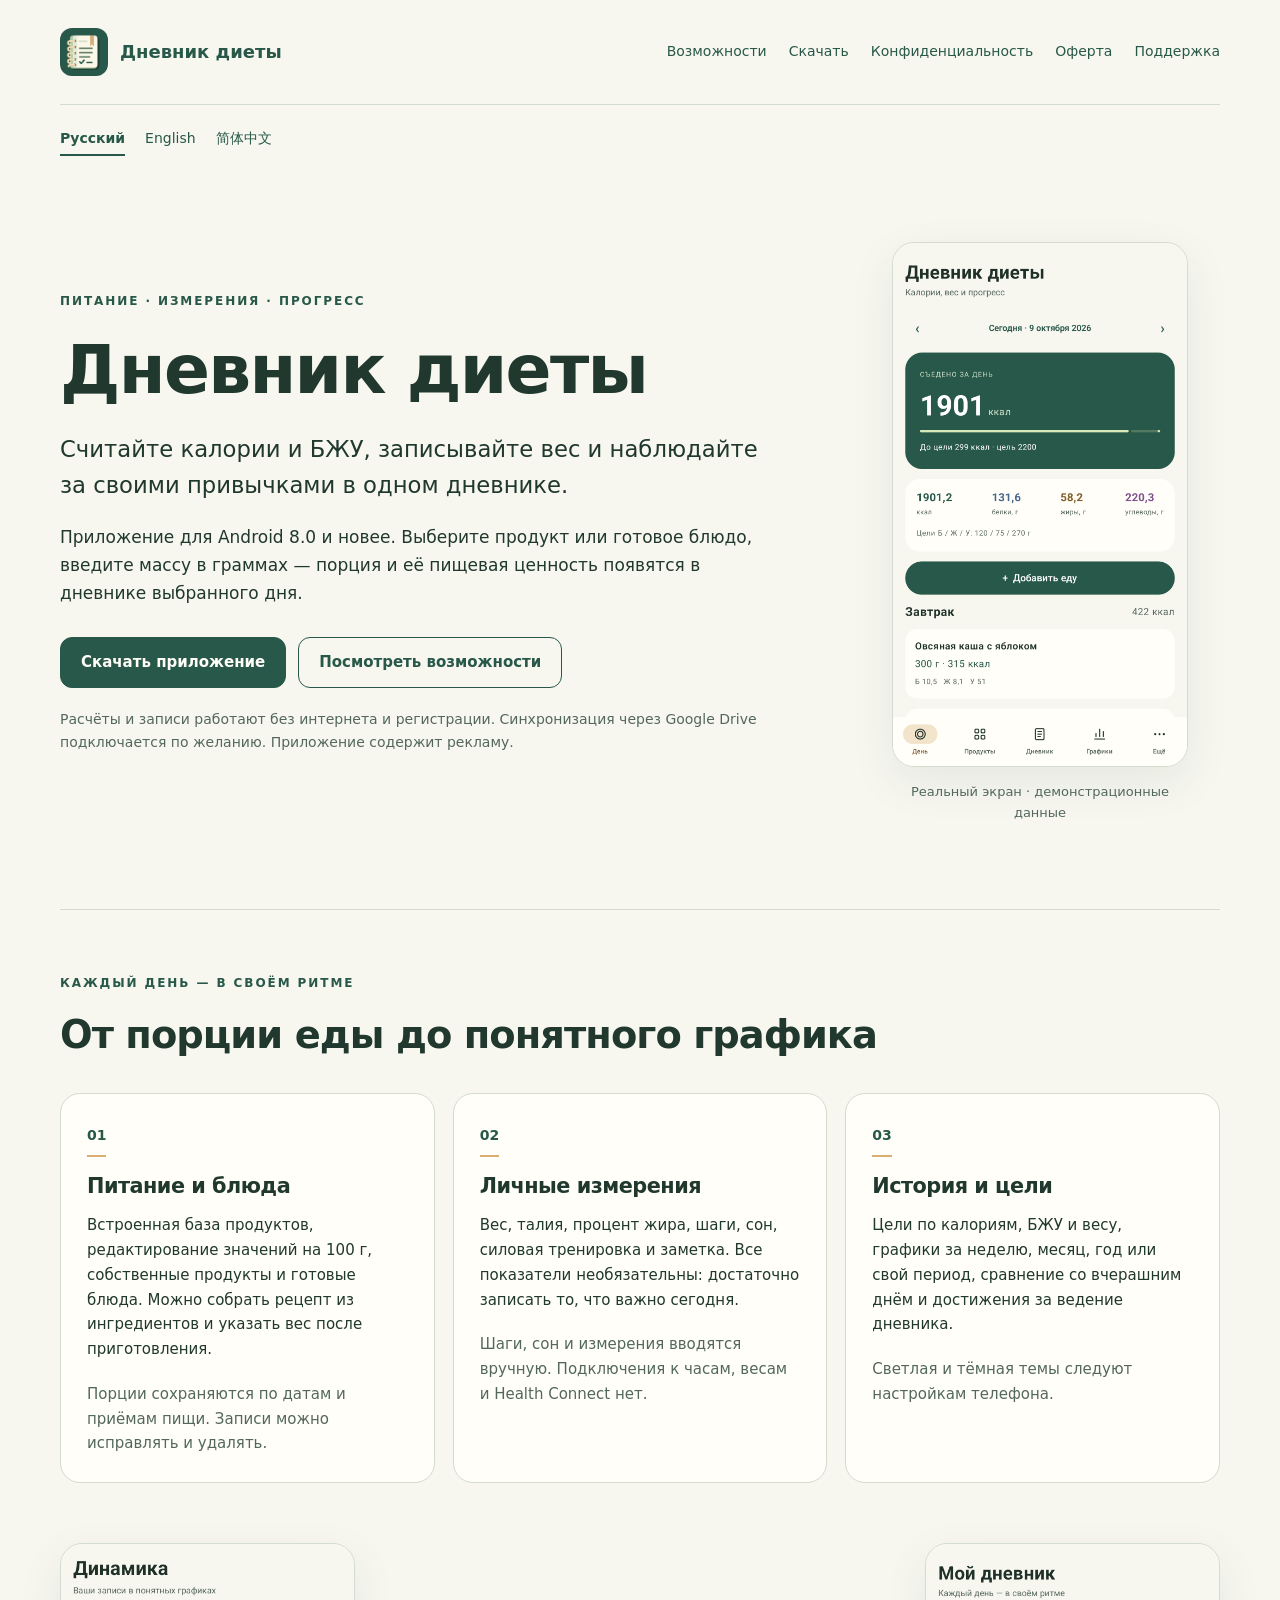
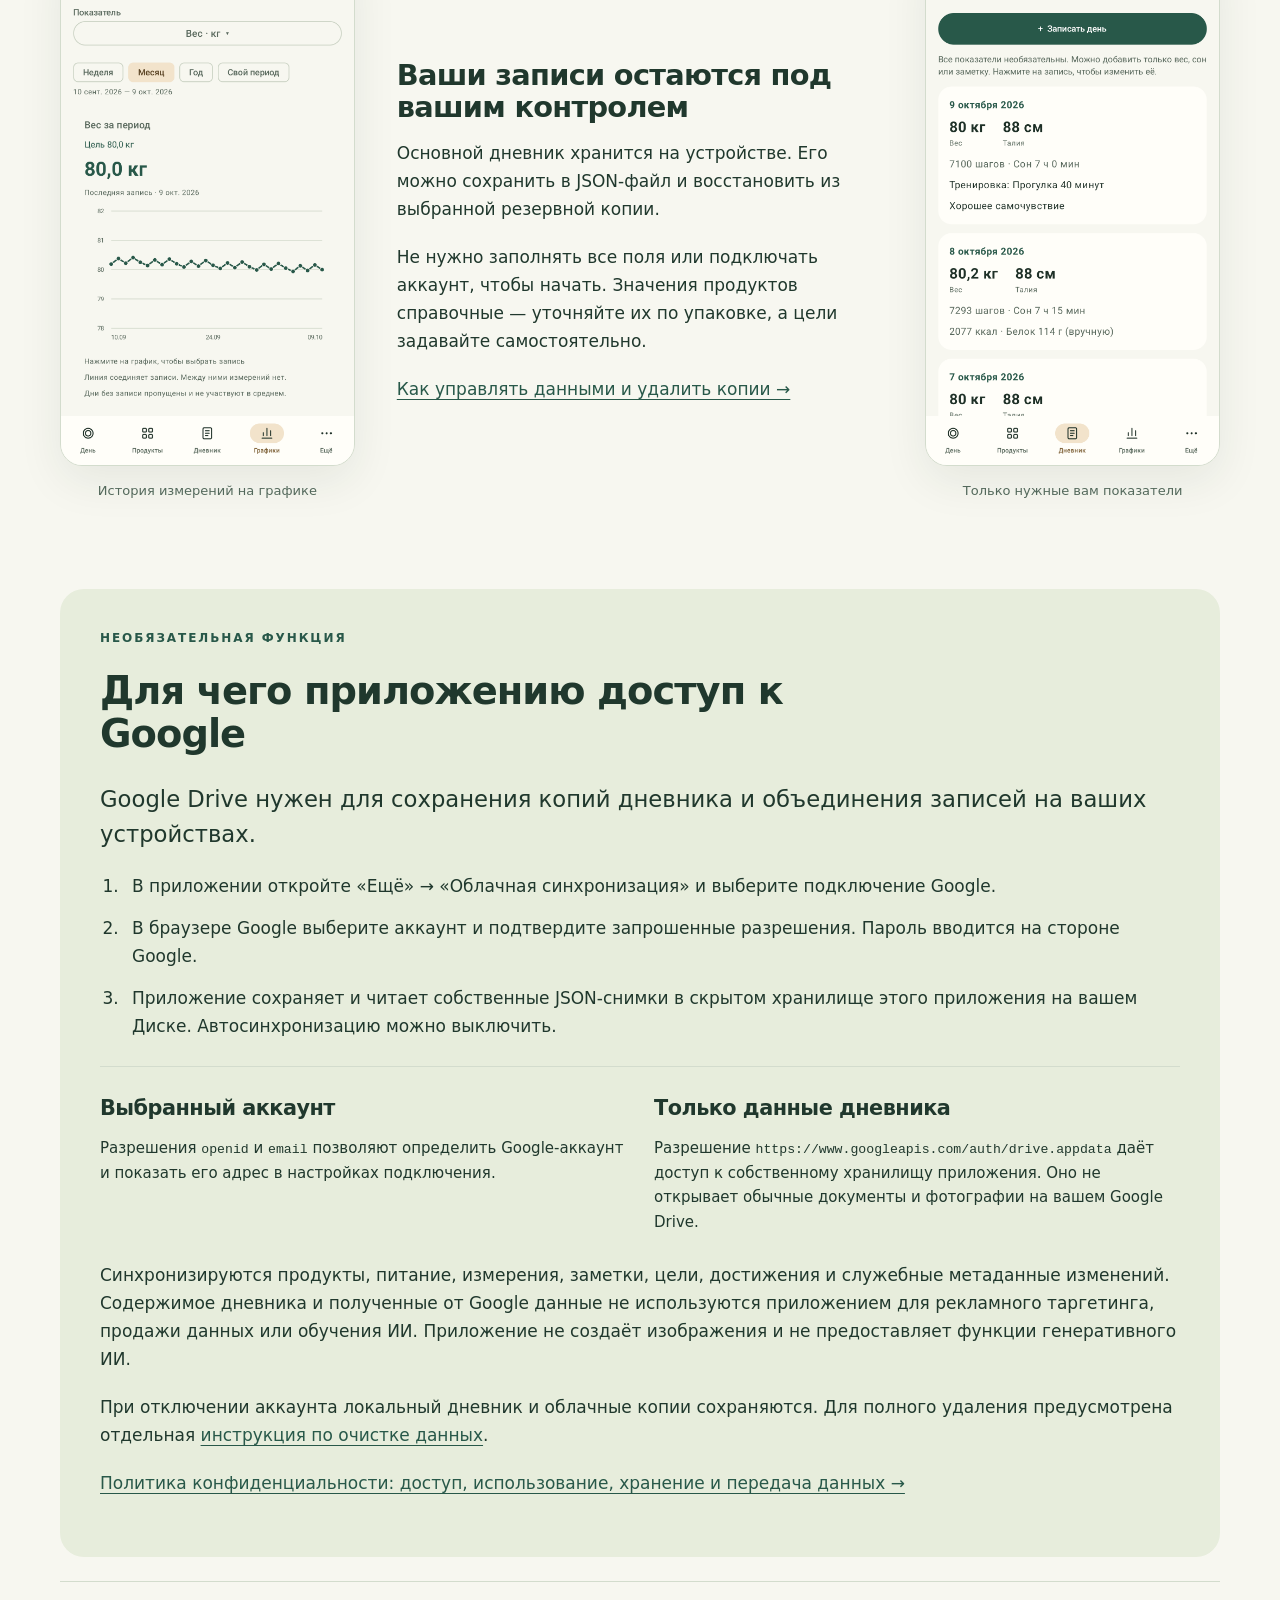
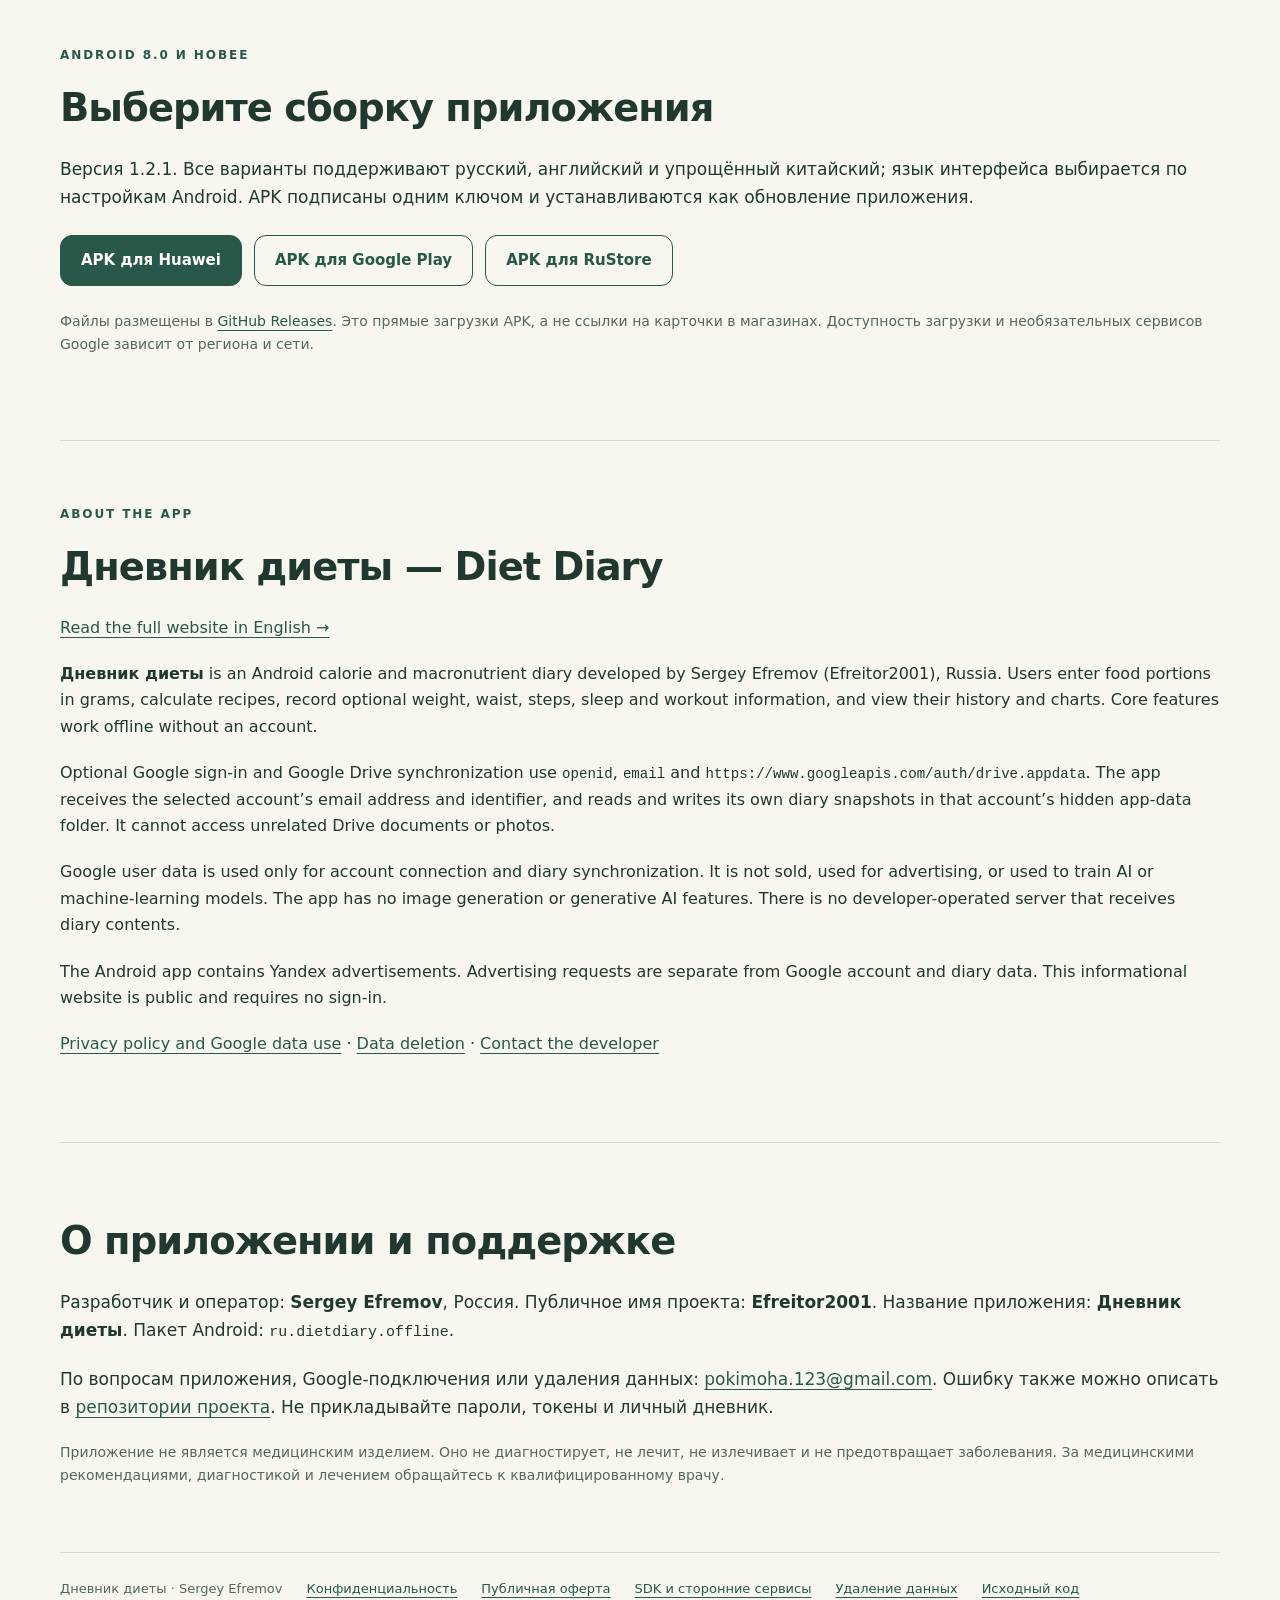
==== index.html @ a735f0de "Publish Diet Diary static website with privacy and data deletion pages" ====
<!doctype html>
<html lang="ru">
<head>
<meta charset="utf-8">
<meta name="viewport" content="width=device-width, initial-scale=1">
<meta name="description" content="Дневник диеты — Android-приложение для подсчёта калорий и БЖУ, питания, веса, талии, шагов и сна. Работает офлайн; синхронизация с Google Drive подключается по желанию.">
<meta name="theme-color" content="#285849">
<title>Дневник диеты</title>
<link rel="canonical" href="https://diet.efreitor2001.ru/">
<link rel="alternate" hreflang="ru" href="https://diet.efreitor2001.ru/">
<link rel="alternate" hreflang="en" href="https://diet.efreitor2001.ru/en/">
<link rel="alternate" hreflang="zh-Hans" href="https://diet.efreitor2001.ru/zh-CN/">
<link rel="alternate" hreflang="x-default" href="https://diet.efreitor2001.ru/">
<link rel="icon" type="image/png" href="assets/app-icon.png">
<link rel="stylesheet" href="assets/site.css">
</head>
<body>
<a class="skip" href="#main">Перейти к содержимому</a>
<header class="header wrap">
  <a class="brand" href="./" aria-label="Дневник диеты — главная"><img src="assets/app-icon.png" width="48" height="48" alt=""><span>Дневник диеты</span></a>
  <nav aria-label="Навигация"><a href="#features">Возможности</a><a href="#download">Скачать</a><a href="privacy/index.html">Конфиденциальность</a><a href="offer/">Оферта</a><a href="#contact">Поддержка</a></nav>
</header>
<nav class="wrap language-switch" aria-label="Язык сайта"><a href="./" lang="ru" hreflang="ru" aria-current="page">Русский</a><a href="en/" lang="en" hreflang="en">English</a><a href="zh-CN/" lang="zh-CN" hreflang="zh-Hans">简体中文</a></nav>
<main id="main" class="wrap">
  <section class="hero" aria-labelledby="app-name">
    <div>
      <p class="eyebrow">Питание · Измерения · Прогресс</p>
      <h1 id="app-name">Дневник диеты</h1>
      <p class="lead">Считайте калории и БЖУ, записывайте вес и наблюдайте за своими привычками в одном дневнике.</p>
      <p>Приложение для Android 8.0 и новее. Выберите продукт или готовое блюдо, введите массу в граммах — порция и её пищевая ценность появятся в дневнике выбранного дня.</p>
      <div class="actions"><a class="button" href="#download">Скачать приложение</a><a class="button secondary" href="#features">Посмотреть возможности</a></div>
      <p class="small">Расчёты и записи работают без интернета и регистрации. Синхронизация через Google Drive подключается по желанию. Приложение содержит рекламу.</p>
    </div>
    <figure class="hero-screen"><img src="assets/food-diary.png" width="1080" height="1920" alt="Экран приложения: калории и БЖУ за день, список съеденных порций"><figcaption>Реальный экран · демонстрационные данные</figcaption></figure>
  </section>

  <section id="features" class="section" aria-labelledby="features-title">
    <p class="eyebrow">Каждый день — в своём ритме</p>
    <h2 id="features-title">От порции еды до понятного графика</h2>
    <div class="cards">
      <article class="card"><span class="number">01</span><h3>Питание и блюда</h3><p>Встроенная база продуктов, редактирование значений на 100 г, собственные продукты и готовые блюда. Можно собрать рецепт из ингредиентов и указать вес после приготовления.</p><p>Порции сохраняются по датам и приёмам пищи. Записи можно исправлять и удалять.</p></article>
      <article class="card"><span class="number">02</span><h3>Личные измерения</h3><p>Вес, талия, процент жира, шаги, сон, силовая тренировка и заметка. Все показатели необязательны: достаточно записать то, что важно сегодня.</p><p>Шаги, сон и измерения вводятся вручную. Подключения к часам, весам и Health Connect нет.</p></article>
      <article class="card"><span class="number">03</span><h3>История и цели</h3><p>Цели по калориям, БЖУ и весу, графики за неделю, месяц, год или свой период, сравнение со вчерашним днём и достижения за ведение дневника.</p><p>Светлая и тёмная темы следуют настройкам телефона.</p></article>
    </div>
    <div class="showcase">
      <figure><img src="assets/weight-chart.png" width="1080" height="1920" loading="lazy" alt="График веса за месяц с историей измерений"><figcaption>История измерений на графике</figcaption></figure>
      <div><h3>Ваши записи остаются под вашим контролем</h3><p>Основной дневник хранится на устройстве. Его можно сохранить в JSON-файл и восстановить из выбранной резервной копии.</p><p>Не нужно заполнять все поля или подключать аккаунт, чтобы начать. Значения продуктов справочные — уточняйте их по упаковке, а цели задавайте самостоятельно.</p><a href="privacy/data-deletion.html">Как управлять данными и удалить копии →</a></div>
      <figure><img src="assets/measurements.png" width="1080" height="1920" loading="lazy" alt="Дневник веса, сна, шагов и других необязательных показателей"><figcaption>Только нужные вам показатели</figcaption></figure>
    </div>
  </section>

  <section id="google" class="section cloud" aria-labelledby="google-title">
    <p class="eyebrow">Необязательная функция</p>
    <h2 id="google-title">Для чего приложению доступ к Google</h2>
    <p class="lead">Google Drive нужен для сохранения копий дневника и объединения записей на ваших устройствах.</p>
    <ol class="steps"><li>В приложении откройте «Ещё» → «Облачная синхронизация» и выберите подключение Google.</li><li>В браузере Google выберите аккаунт и подтвердите запрошенные разрешения. Пароль вводится на стороне Google.</li><li>Приложение сохраняет и читает собственные JSON-снимки в скрытом хранилище этого приложения на вашем Диске. Автосинхронизацию можно выключить.</li></ol>
    <div class="permissions">
      <article><h3>Выбранный аккаунт</h3><p>Разрешения <code>openid</code> и <code>email</code> позволяют определить Google-аккаунт и показать его адрес в настройках подключения.</p></article>
      <article><h3>Только данные дневника</h3><p>Разрешение <code>https://www.googleapis.com/auth/drive.appdata</code> даёт доступ к собственному хранилищу приложения. Оно не открывает обычные документы и фотографии на вашем Google Drive.</p></article>
    </div>
    <p>Синхронизируются продукты, питание, измерения, заметки, цели, достижения и служебные метаданные изменений. Содержимое дневника и полученные от Google данные не используются приложением для рекламного таргетинга, продажи данных или обучения ИИ. Приложение не создаёт изображения и не предоставляет функции генеративного ИИ.</p>
    <p>При отключении аккаунта локальный дневник и облачные копии сохраняются. Для полного удаления предусмотрена отдельная <a href="privacy/data-deletion.html">инструкция по очистке данных</a>.</p>
    <p><a href="privacy/">Политика конфиденциальности: доступ, использование, хранение и передача данных →</a></p>
  </section>

  <section id="download" class="section" aria-labelledby="download-title">
    <p class="eyebrow">Android 8.0 и новее</p>
    <h2 id="download-title">Выберите сборку приложения</h2>
    <p>Версия 1.2.1. Все варианты поддерживают русский, английский и упрощённый китайский; язык интерфейса выбирается по настройкам Android. APK подписаны одним ключом и устанавливаются как обновление приложения.</p>
    <div class="download-options"><a class="button" href="https://github.com/Efreitor2001/kkalcal/releases/download/v1.2.1/DietDiary-1.2.1-Huawei-universal.apk">APK для Huawei</a><a class="button secondary" href="https://github.com/Efreitor2001/kkalcal/releases/download/v1.2.1/DietDiary-1.2.1-GooglePlay-universal.apk">APK для Google Play</a><a class="button secondary" href="https://github.com/Efreitor2001/kkalcal/releases/download/v1.2.1/DietDiary-1.2.1-RuStore-universal.apk">APK для RuStore</a></div>
    <p class="small">Файлы размещены в <a href="https://github.com/Efreitor2001/kkalcal/releases/tag/v1.2.1">GitHub Releases</a>. Это прямые загрузки APK, а не ссылки на карточки в магазинах. Доступность загрузки и необязательных сервисов Google зависит от региона и сети.</p>
  </section>

  <section id="english" class="section english" lang="en" aria-labelledby="english-title">
    <p class="eyebrow">About the app</p>
    <h2 id="english-title"><span lang="ru">Дневник диеты</span> — Diet Diary</h2>
    <p><a href="en/" hreflang="en">Read the full website in English →</a></p>
    <p><strong>Дневник диеты</strong> is an Android calorie and macronutrient diary developed by Sergey Efremov (Efreitor2001), Russia. Users enter food portions in grams, calculate recipes, record optional weight, waist, steps, sleep and workout information, and view their history and charts. Core features work offline without an account.</p>
    <p>Optional Google sign-in and Google Drive synchronization use <code>openid</code>, <code>email</code> and <code>https://www.googleapis.com/auth/drive.appdata</code>. The app receives the selected account’s email address and identifier, and reads and writes its own diary snapshots in that account’s hidden app-data folder. It cannot access unrelated Drive documents or photos.</p>
    <p>Google user data is used only for account connection and diary synchronization. It is not sold, used for advertising, or used to train AI or machine-learning models. The app has no image generation or generative AI features. There is no developer-operated server that receives diary contents.</p>
    <p>The Android app contains Yandex advertisements. Advertising requests are separate from Google account and diary data. This informational website is public and requires no sign-in.</p>
    <p><a href="en/privacy/index.html">Privacy policy and Google data use</a> · <a href="en/privacy/data-deletion.html">Data deletion</a> · <a href="mailto:pokimoha.123@gmail.com">Contact the developer</a></p>
  </section>

  <section id="contact" class="section contact" aria-labelledby="contact-title">
    <h2 id="contact-title">О приложении и поддержке</h2>
    <p>Разработчик и оператор: <strong>Sergey Efremov</strong>, Россия. Публичное имя проекта: <strong>Efreitor2001</strong>. Название приложения: <strong>Дневник диеты</strong>. Пакет Android: <code>ru.dietdiary.offline</code>.</p>
    <p>По вопросам приложения, Google-подключения или удаления данных: <a href="mailto:pokimoha.123@gmail.com">pokimoha.123@gmail.com</a>. Ошибку также можно описать в <a href="https://github.com/Efreitor2001/kkalcal/issues">репозитории проекта</a>. Не прикладывайте пароли, токены и личный дневник.</p>
    <p class="small">Приложение не является медицинским изделием. Оно не диагностирует, не лечит, не излечивает и не предотвращает заболевания. За медицинскими рекомендациями, диагностикой и лечением обращайтесь к квалифицированному врачу.</p>
  </section>
</main>
<footer class="wrap footer"><span>Дневник диеты · Sergey Efremov</span><a href="privacy/index.html">Конфиденциальность</a><a href="offer/">Публичная оферта</a><a href="privacy/third-party.html">SDK и сторонние сервисы</a><a href="privacy/data-deletion.html">Удаление данных</a><a href="https://github.com/Efreitor2001/kkalcal">Исходный код</a></footer>
</body>
</html>
---- assets/site.css ----
:root{color-scheme:light dark;--bg:#f7f7f0;--surface:#fffef8;--ink:#20382d;--muted:#53685b;--green:#285849;--soft:#e7eddc;--line:#d3dccd;--gold:#d8ae72}
*{box-sizing:border-box}html{scroll-behavior:smooth;scroll-padding-top:24px}body{margin:0;background:var(--bg);color:var(--ink);font:17px/1.65 system-ui,-apple-system,"Segoe UI",sans-serif}a{color:var(--green);text-underline-offset:4px;overflow-wrap:anywhere}a:focus-visible{outline:3px solid var(--gold);outline-offset:5px}img{max-width:100%;height:auto;display:block}figure{margin:0}figcaption{font-size:13px;color:var(--muted);margin-top:14px;text-align:center}.wrap{width:min(1160px,calc(100% - 64px));margin-inline:auto}h1,h2,h3{line-height:1.13;letter-spacing:-.025em}h1{font-size:clamp(2.6rem,5.3vw,4.4rem);margin:18px 0 24px;max-width:700px}h2{font-size:clamp(1.8rem,3vw,2.65rem);max-width:820px;margin:12px 0 26px}h3{font-size:1.3rem;margin:18px 0 15px}p{margin:0 0 20px}code{font-size:.88em;overflow-wrap:anywhere}.eyebrow{font-size:12px;text-transform:uppercase;letter-spacing:.16em;color:var(--green);font-weight:750}.lead{font-size:clamp(1.17rem,2.1vw,1.42rem);line-height:1.55}.small{font-size:14px;color:var(--muted)}.skip{position:absolute;top:-100px;left:20px;padding:10px;background:var(--surface);z-index:2}.skip:focus{top:10px}
.header{display:flex;align-items:center;justify-content:space-between;gap:20px;padding-block:28px;border-bottom:1px solid var(--line)}.brand{display:flex;align-items:center;gap:12px;font-size:18px;font-weight:750;text-decoration:none}.brand img{border-radius:12px}.header nav{display:flex;gap:22px;flex-wrap:wrap;font-size:14px}.header nav a{text-decoration:none}.header nav a:hover{text-decoration:underline}.hero{display:grid;grid-template-columns:minmax(0,1.5fr) minmax(220px,.75fr);align-items:center;gap:80px;padding:68px 0 85px}.hero-screen{max-width:296px;justify-self:center}.hero-screen img,.showcase img{border:1px solid var(--line);border-radius:22px;box-shadow:0 15px 45px #17352a14}.actions{display:flex;gap:12px;flex-wrap:wrap;margin:30px 0 20px}.button{display:inline-block;border:1px solid var(--green);border-radius:12px;background:var(--green);color:var(--surface);padding:12px 20px;text-decoration:none;font-size:15px;font-weight:650}.button.secondary{background:transparent;color:var(--green)}.section{padding:64px 0;border-top:1px solid var(--line)}.cards{display:grid;grid-template-columns:repeat(3,minmax(0,1fr));gap:18px;margin-top:36px}.card{background:var(--surface);border:1px solid var(--line);border-radius:20px;padding:26px}.card p{font-size:15px}.number{font-size:14px;color:var(--green);font-weight:700;border-bottom:2px solid var(--gold);padding-bottom:8px;display:inline-block}.card p:last-child{margin-bottom:0;color:var(--muted)}.showcase{display:grid;grid-template-columns:minmax(0,1fr) minmax(0,1.65fr) minmax(0,1fr);gap:42px;align-items:center;padding-top:60px}.showcase h3{font-size:1.8rem}.cloud{margin-block:24px;padding:40px;background:var(--soft);border-radius:24px;border:0}.steps{padding-left:24px}.steps li{padding-left:8px;margin:14px 0}.permissions{display:grid;grid-template-columns:repeat(2,minmax(0,1fr));gap:28px;margin:26px 0 6px;padding-top:12px;border-top:1px solid var(--line)}.permissions p{font-size:15px}.english{font-size:16px}.contact{padding-bottom:45px}.footer{display:flex;gap:24px;flex-wrap:wrap;border-top:1px solid var(--line);padding-block:25px 40px;font-size:13px;color:var(--muted)}
@media(max-width:900px){.header{align-items:flex-start;flex-direction:column}.hero{gap:32px}.cards{gap:12px}.card{padding:20px}.showcase{gap:24px}.showcase h3{font-size:1.5rem}}
@media(max-width:640px){.wrap{width:calc(100% - 40px)}.header{padding-block:20px}.header nav{gap:12px 18px}.hero{grid-template-columns:1fr;padding:42px 0;gap:30px}.hero-screen{max-width:270px}.cards,.permissions{grid-template-columns:1fr}.showcase{grid-template-columns:repeat(2,minmax(0,1fr));gap:24px 18px;padding-top:36px}.showcase>div{grid-column:1/-1;grid-row:1}.section{padding-block:40px}.cloud{padding:26px 22px;margin-inline:-2px}.footer{gap:14px 20px}.actions{gap:10px}.button{padding:11px 15px}.permissions{gap:0}.hero .small{margin-bottom:0}}
@media(prefers-color-scheme:dark){:root{--bg:#111d17;--surface:#192b21;--ink:#edf1e6;--muted:#b9c8ba;--green:#b4d6ad;--soft:#20362b;--line:#3b5141}.button{color:#14261b}.button.secondary{color:var(--green)}}
@media(prefers-reduced-motion:reduce){html{scroll-behavior:auto}}
@media print{body{background:#fff;color:#111}.header nav,.actions,.hero-screen,.showcase figure,.skip{display:none}.hero,.cards,.showcase,.permissions{display:block}.wrap{width:100%}.section,.hero{padding-block:20px}.card,.cloud{background:transparent;break-inside:avoid}.footer{padding-bottom:0}a{color:inherit}}

.language-switch{display:flex;flex-wrap:wrap;gap:8px 20px;padding-block:18px;font-size:14px}.language-switch a{padding:4px 0;text-decoration:none}.language-switch a[aria-current=page]{font-weight:750;border-bottom:2px solid var(--green)}.language-switch a:hover{text-decoration:underline}.download-options{display:flex;flex-wrap:wrap;gap:12px;margin:24px 0}.legal{max-width:940px;padding-block:38px 64px;overflow-wrap:break-word}.legal h1{font-size:clamp(2rem,4.5vw,3rem);line-height:1.2;max-width:none}.legal h2{font-size:1.5rem;line-height:1.35;letter-spacing:-.015em;margin-top:38px;margin-bottom:18px}.legal h3{font-size:1.15rem;line-height:1.4}.legal section{scroll-margin-top:24px}.legal li{margin-block:10px}.legal dt{font-weight:700;margin-top:18px}.legal dd{margin:6px 0 18px}.legal .meta,.meta{font-size:14px;color:var(--muted)}.toc{display:flex;flex-wrap:wrap;gap:10px 20px;padding:20px 0;margin-block:20px;border-block:1px solid var(--line);font-size:15px}.notice,.overview{border:1px solid var(--line);border-left:4px solid var(--green);border-radius:12px;background:var(--soft);padding:24px;margin-block:26px}.notice>:last-child,.overview>:last-child{margin-bottom:0}.legal .notice h2,.legal .notice h3,.legal .overview h2{margin-top:0}.table-wrap{max-width:100%;overflow-x:auto;margin-block:24px}.legal table{width:100%;border-collapse:collapse;font-size:15px;text-align:left}.legal th,.legal td{vertical-align:top;padding:15px;border:1px solid var(--line);min-width:140px}.legal th{background:var(--soft);font-weight:700}.sdk-card{border:1px solid var(--line);border-radius:18px;background:var(--surface);padding:24px;margin-block:22px}.legal .sdk-card h2,.legal .sdk-card h3{margin-top:0}.sdk-card>:last-child{margin-bottom:0}.legal a,.legal code{overflow-wrap:anywhere}.legal .button{margin:6px 8px 6px 0}html[lang=zh-CN] body{font-family:system-ui,-apple-system,"Segoe UI","Microsoft YaHei","PingFang SC","Noto Sans CJK SC",sans-serif}html[lang=zh-CN] h1,html[lang=zh-CN] h2,html[lang=zh-CN] h3{letter-spacing:0;line-height:1.4}html[lang=zh-CN] .eyebrow{letter-spacing:.12em}
@media(max-width:640px){.language-switch{padding-block:14px;gap:8px 22px}.legal{padding-top:20px}.legal h2{font-size:1.35rem}.notice,.overview,.sdk-card{padding:20px}.legal th,.legal td{padding:12px}.download-options{gap:10px}.download-options .button{flex:1 1 180px;text-align:center}.toc{gap:12px 18px}}
@media print{.language-switch,.download-options{display:none}.legal{max-width:none;padding:0}.notice,.overview,.sdk-card{background:transparent;box-shadow:none}.table-wrap{overflow:visible}}
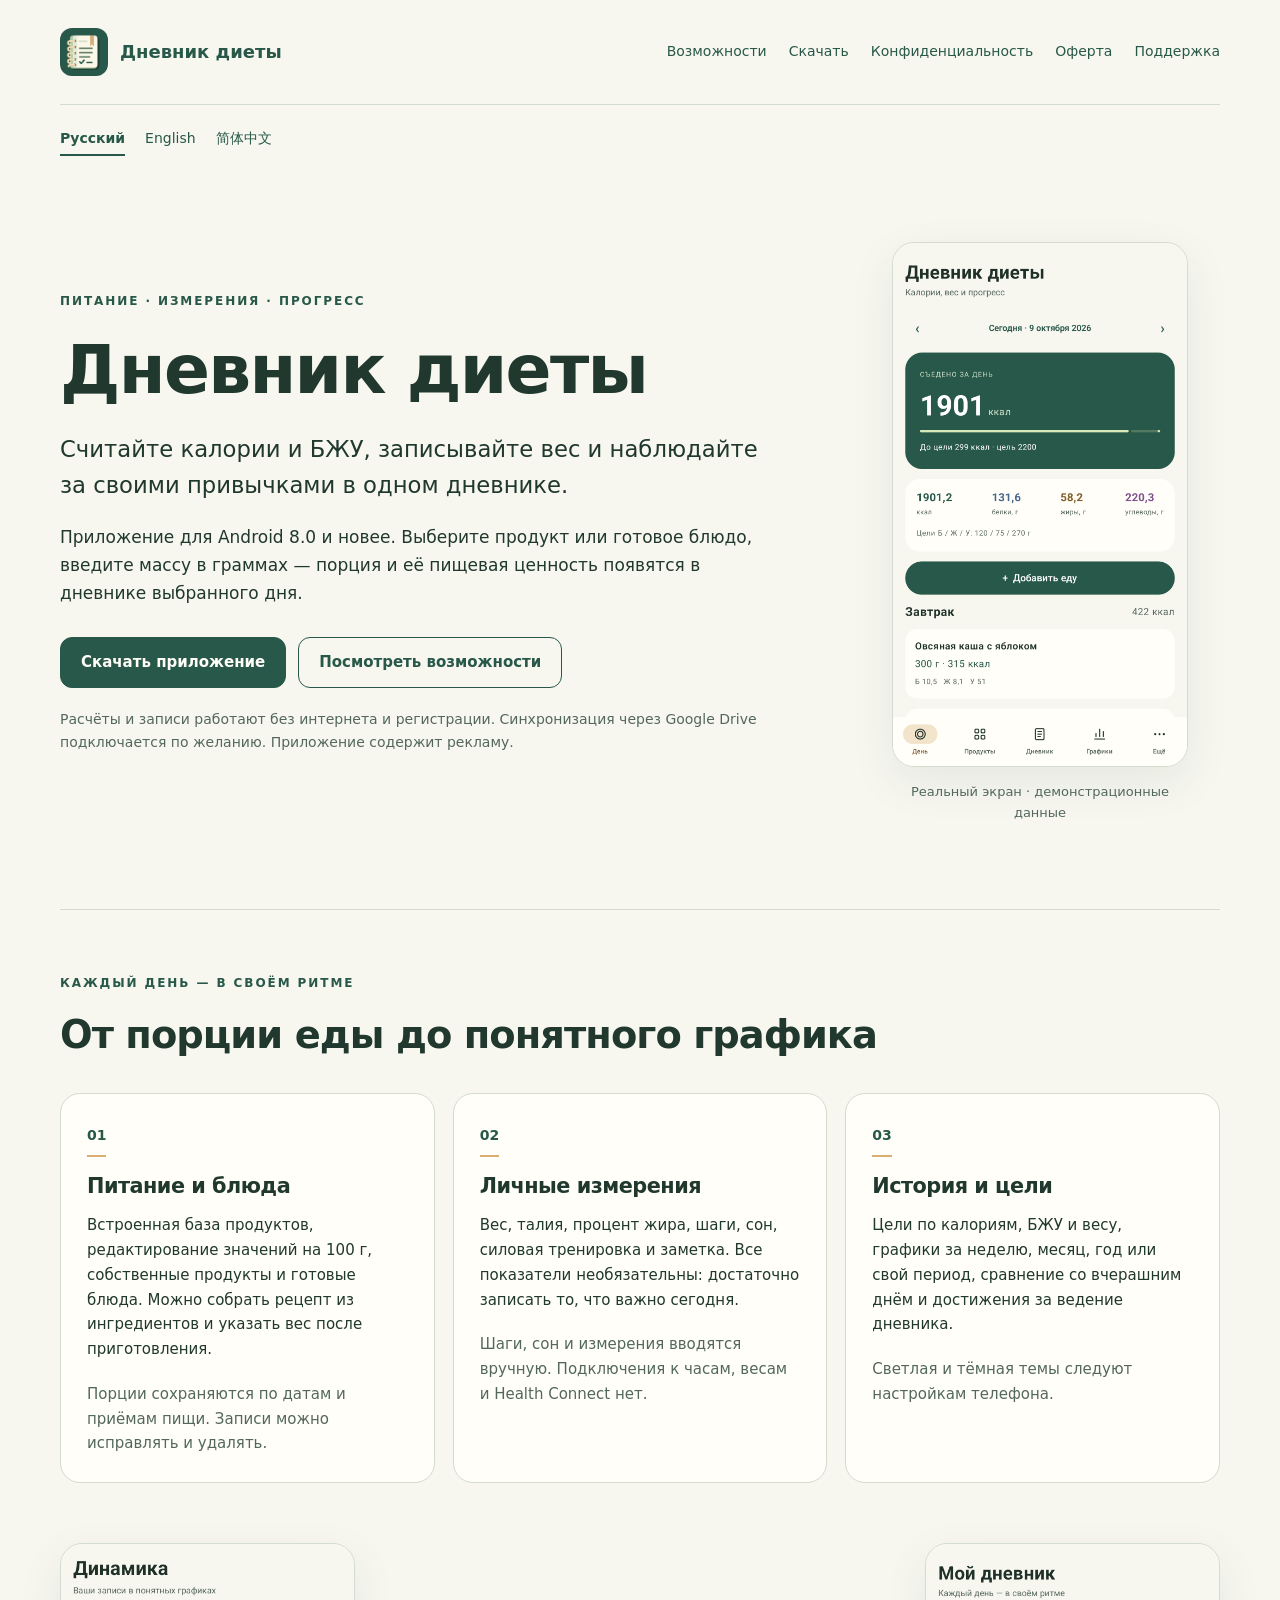
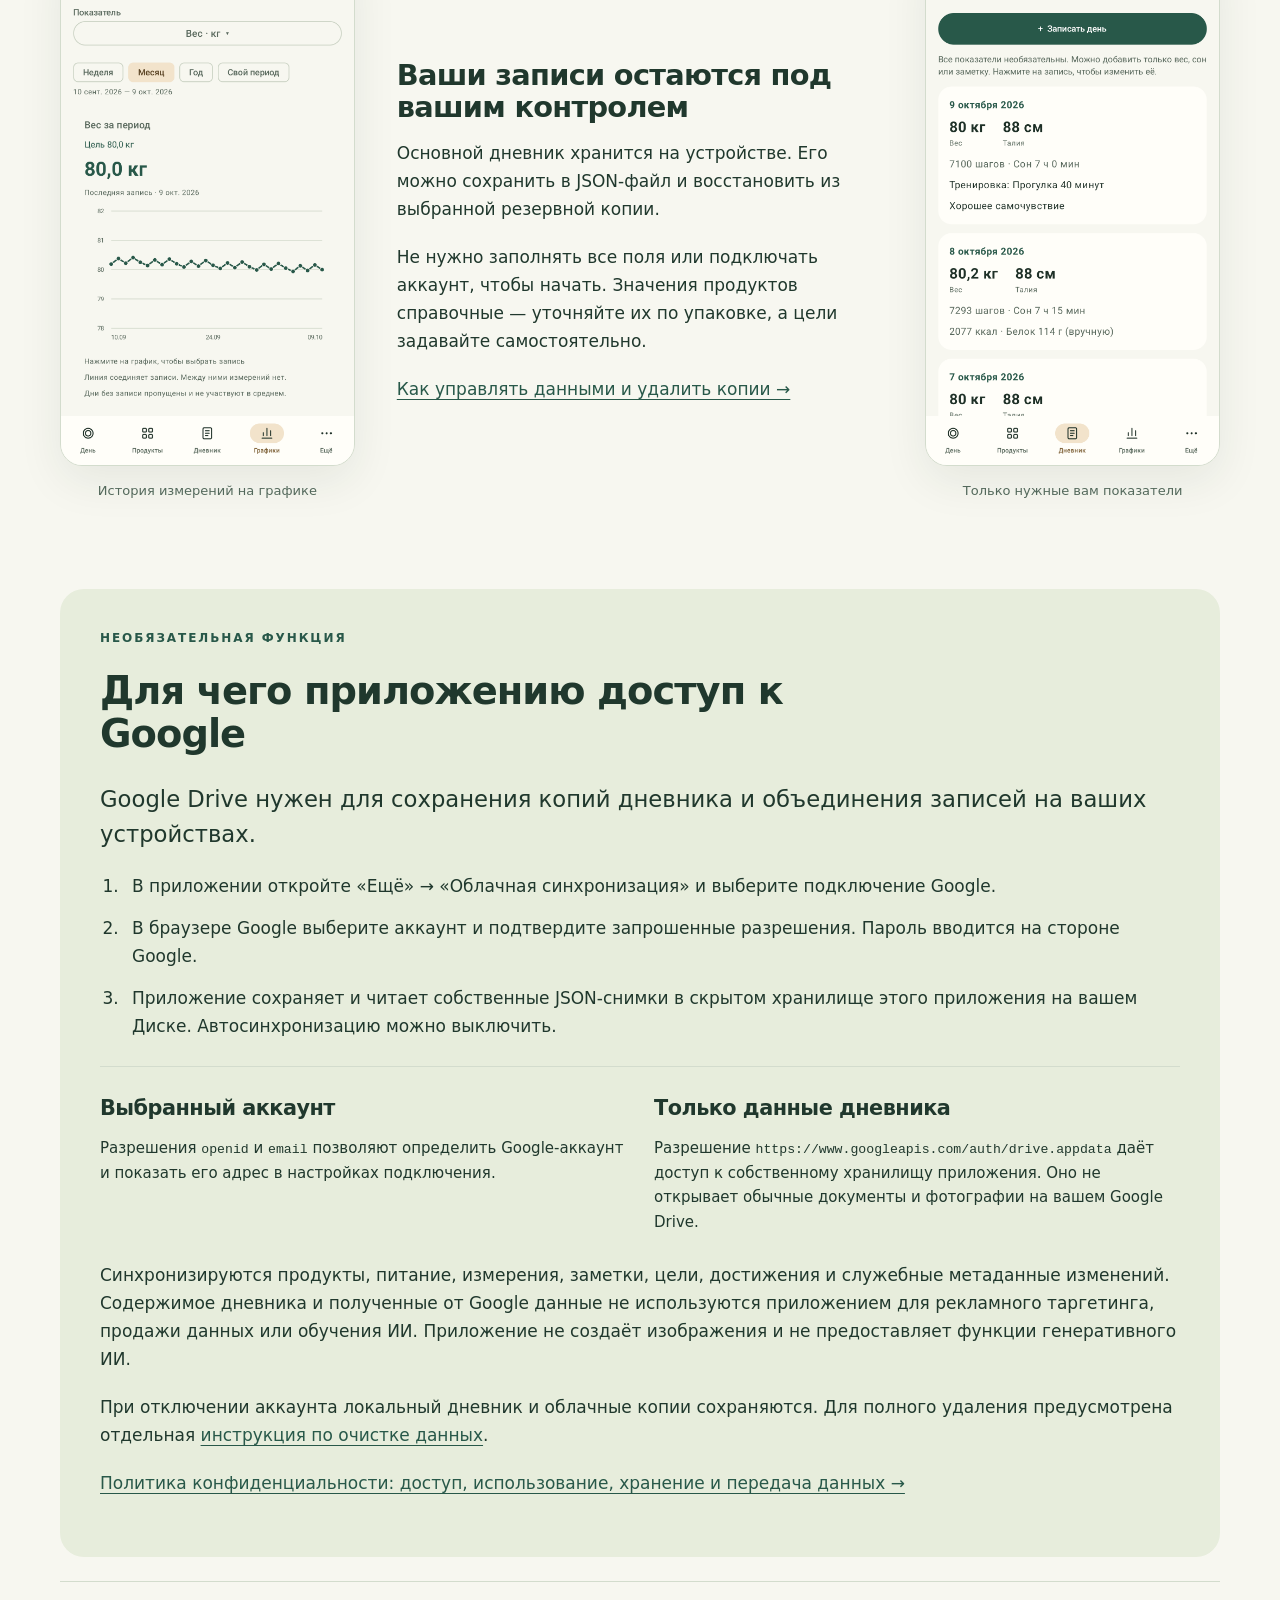
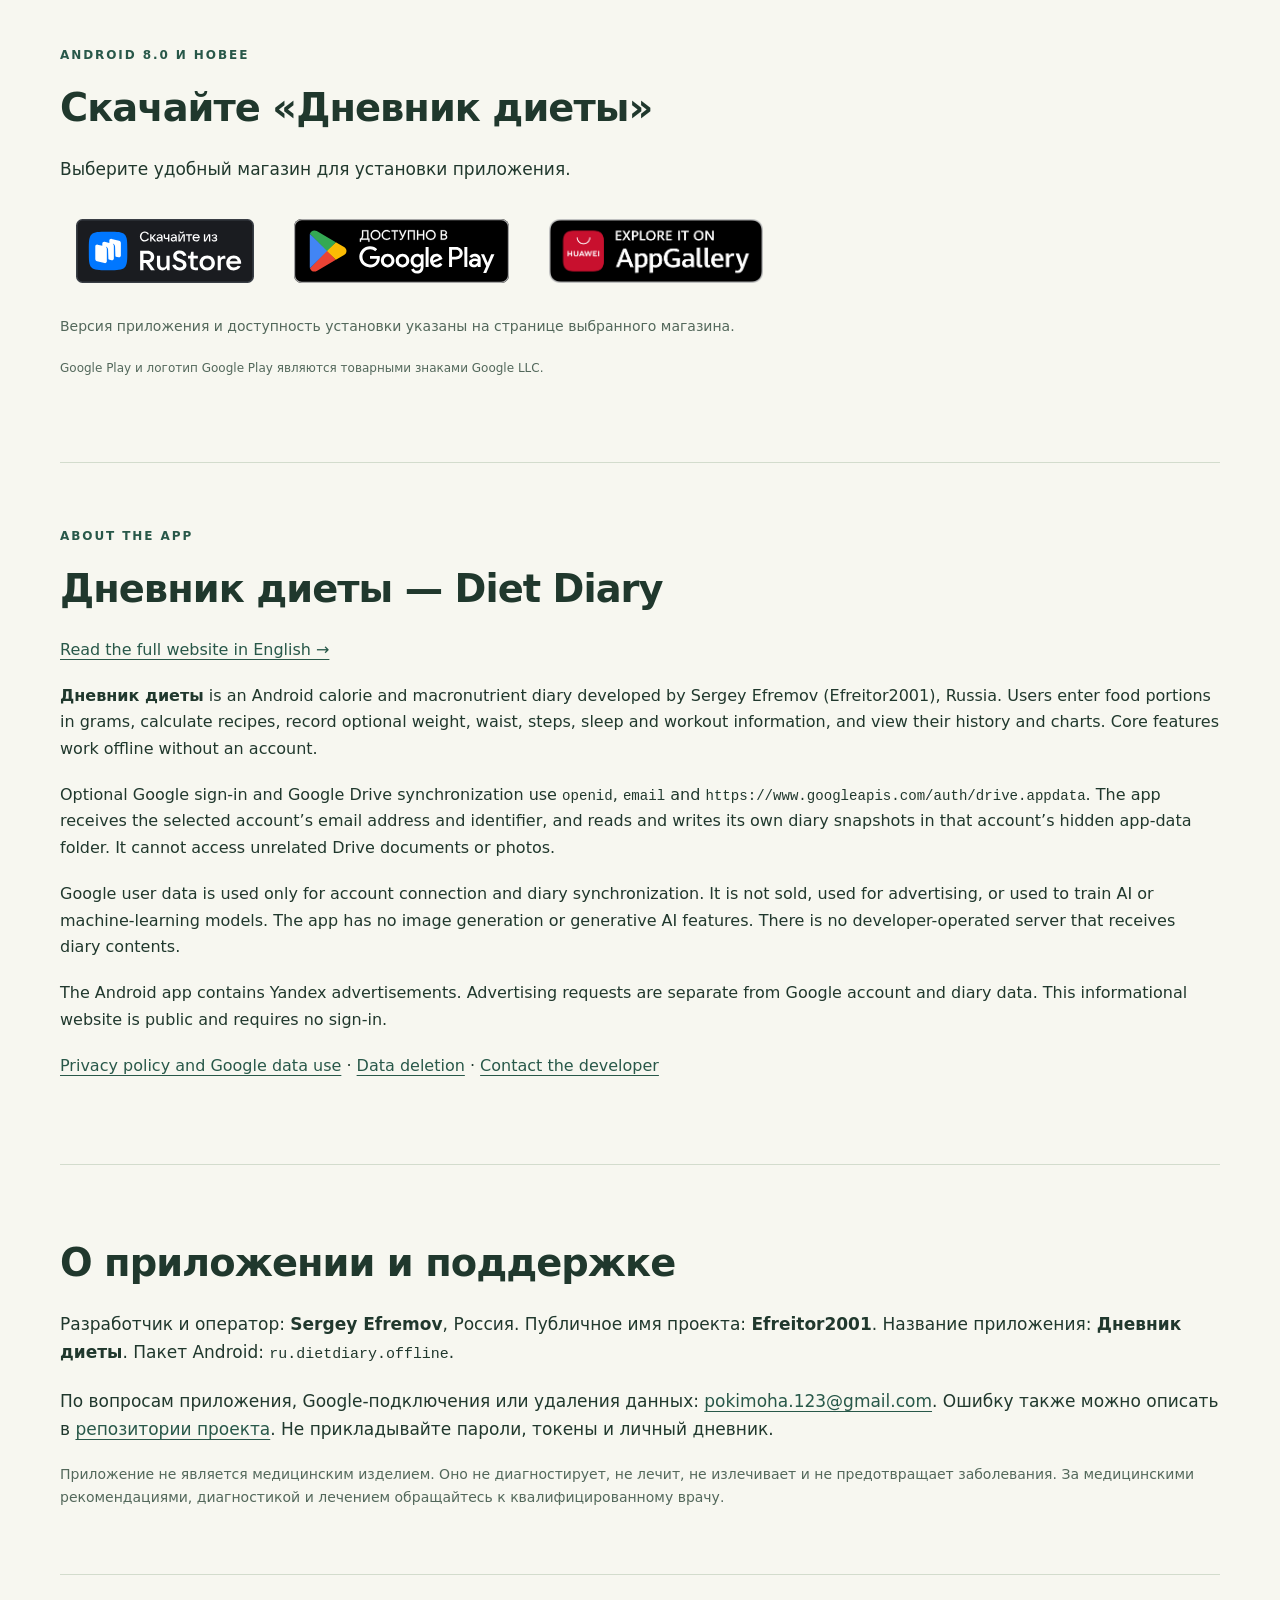
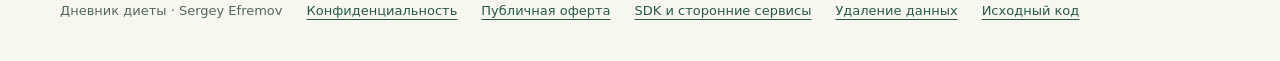
==== commit c3f76c8a: "Use official store badges and app listing links across site languages" ====
--- a/index.html
+++ b/index.html
@@ -65,10 +65,15 @@
 
   <section id="download" class="section" aria-labelledby="download-title">
     <p class="eyebrow">Android 8.0 и новее</p>
-    <h2 id="download-title">Выберите сборку приложения</h2>
-    <p>Версия 1.2.1. Все варианты поддерживают русский, английский и упрощённый китайский; язык интерфейса выбирается по настройкам Android. APK подписаны одним ключом и устанавливаются как обновление приложения.</p>
-    <div class="download-options"><a class="button" href="https://github.com/Efreitor2001/kkalcal/releases/download/v1.2.1/DietDiary-1.2.1-Huawei-universal.apk">APK для Huawei</a><a class="button secondary" href="https://github.com/Efreitor2001/kkalcal/releases/download/v1.2.1/DietDiary-1.2.1-GooglePlay-universal.apk">APK для Google Play</a><a class="button secondary" href="https://github.com/Efreitor2001/kkalcal/releases/download/v1.2.1/DietDiary-1.2.1-RuStore-universal.apk">APK для RuStore</a></div>
-    <p class="small">Файлы размещены в <a href="https://github.com/Efreitor2001/kkalcal/releases/tag/v1.2.1">GitHub Releases</a>. Это прямые загрузки APK, а не ссылки на карточки в магазинах. Доступность загрузки и необязательных сервисов Google зависит от региона и сети.</p>
+    <h2 id="download-title">Скачайте «Дневник диеты»</h2>
+    <p>Выберите удобный магазин для установки приложения.</p>
+    <div class="download-options">
+      <a class="store-badge" href="https://www.rustore.ru/catalog/app/ru.dietdiary.offline"><img src="assets/store-badges/rustore.svg" width="111" height="40" alt="Скачайте из RuStore" loading="lazy" decoding="async"></a>
+      <a class="store-badge" href="https://play.google.com/store/apps/details?id=ru.dietdiary.offline"><img src="assets/store-badges/google-play-ru.svg" width="239" height="71" alt="Скачать в Google Play" loading="lazy" decoding="async"></a>
+      <a class="store-badge" href="https://appgallery.huawei.com/app/C119289017"><img src="assets/store-badges/appgallery.png" width="3545" height="1064" alt="Скачать в AppGallery" loading="lazy" decoding="async"></a>
+    </div>
+    <p class="small">Версия приложения и доступность установки указаны на странице выбранного магазина.</p>
+    <p class="small store-attribution">Google Play и логотип Google Play являются товарными знаками Google LLC.</p>
   </section>
 
   <section id="english" class="section english" lang="en" aria-labelledby="english-title">
--- a/assets/site.css
+++ b/assets/site.css
@@ -7,6 +7,6 @@
 @media(prefers-reduced-motion:reduce){html{scroll-behavior:auto}}
 @media print{body{background:#fff;color:#111}.header nav,.actions,.hero-screen,.showcase figure,.skip{display:none}.hero,.cards,.showcase,.permissions{display:block}.wrap{width:100%}.section,.hero{padding-block:20px}.card,.cloud{background:transparent;break-inside:avoid}.footer{padding-bottom:0}a{color:inherit}}
 
-.language-switch{display:flex;flex-wrap:wrap;gap:8px 20px;padding-block:18px;font-size:14px}.language-switch a{padding:4px 0;text-decoration:none}.language-switch a[aria-current=page]{font-weight:750;border-bottom:2px solid var(--green)}.language-switch a:hover{text-decoration:underline}.download-options{display:flex;flex-wrap:wrap;gap:12px;margin:24px 0}.legal{max-width:940px;padding-block:38px 64px;overflow-wrap:break-word}.legal h1{font-size:clamp(2rem,4.5vw,3rem);line-height:1.2;max-width:none}.legal h2{font-size:1.5rem;line-height:1.35;letter-spacing:-.015em;margin-top:38px;margin-bottom:18px}.legal h3{font-size:1.15rem;line-height:1.4}.legal section{scroll-margin-top:24px}.legal li{margin-block:10px}.legal dt{font-weight:700;margin-top:18px}.legal dd{margin:6px 0 18px}.legal .meta,.meta{font-size:14px;color:var(--muted)}.toc{display:flex;flex-wrap:wrap;gap:10px 20px;padding:20px 0;margin-block:20px;border-block:1px solid var(--line);font-size:15px}.notice,.overview{border:1px solid var(--line);border-left:4px solid var(--green);border-radius:12px;background:var(--soft);padding:24px;margin-block:26px}.notice>:last-child,.overview>:last-child{margin-bottom:0}.legal .notice h2,.legal .notice h3,.legal .overview h2{margin-top:0}.table-wrap{max-width:100%;overflow-x:auto;margin-block:24px}.legal table{width:100%;border-collapse:collapse;font-size:15px;text-align:left}.legal th,.legal td{vertical-align:top;padding:15px;border:1px solid var(--line);min-width:140px}.legal th{background:var(--soft);font-weight:700}.sdk-card{border:1px solid var(--line);border-radius:18px;background:var(--surface);padding:24px;margin-block:22px}.legal .sdk-card h2,.legal .sdk-card h3{margin-top:0}.sdk-card>:last-child{margin-bottom:0}.legal a,.legal code{overflow-wrap:anywhere}.legal .button{margin:6px 8px 6px 0}html[lang=zh-CN] body{font-family:system-ui,-apple-system,"Segoe UI","Microsoft YaHei","PingFang SC","Noto Sans CJK SC",sans-serif}html[lang=zh-CN] h1,html[lang=zh-CN] h2,html[lang=zh-CN] h3{letter-spacing:0;line-height:1.4}html[lang=zh-CN] .eyebrow{letter-spacing:.12em}
-@media(max-width:640px){.language-switch{padding-block:14px;gap:8px 22px}.legal{padding-top:20px}.legal h2{font-size:1.35rem}.notice,.overview,.sdk-card{padding:20px}.legal th,.legal td{padding:12px}.download-options{gap:10px}.download-options .button{flex:1 1 180px;text-align:center}.toc{gap:12px 18px}}
+.language-switch{display:flex;flex-wrap:wrap;gap:8px 20px;padding-block:18px;font-size:14px}.language-switch a{padding:4px 0;text-decoration:none}.language-switch a[aria-current=page]{font-weight:750;border-bottom:2px solid var(--green)}.language-switch a:hover{text-decoration:underline}.download-options{display:flex;align-items:center;flex-wrap:wrap;gap:8px;margin:8px 0 16px}.store-badge{display:inline-flex;flex:0 0 auto;align-items:center;padding:16px;border-radius:8px;line-height:0;text-decoration:none}.store-badge img{width:auto;height:64px;max-width:none}.store-attribution{font-size:12px}.legal{max-width:940px;padding-block:38px 64px;overflow-wrap:break-word}.legal h1{font-size:clamp(2rem,4.5vw,3rem);line-height:1.2;max-width:none}.legal h2{font-size:1.5rem;line-height:1.35;letter-spacing:-.015em;margin-top:38px;margin-bottom:18px}.legal h3{font-size:1.15rem;line-height:1.4}.legal section{scroll-margin-top:24px}.legal li{margin-block:10px}.legal dt{font-weight:700;margin-top:18px}.legal dd{margin:6px 0 18px}.legal .meta,.meta{font-size:14px;color:var(--muted)}.toc{display:flex;flex-wrap:wrap;gap:10px 20px;padding:20px 0;margin-block:20px;border-block:1px solid var(--line);font-size:15px}.notice,.overview{border:1px solid var(--line);border-left:4px solid var(--green);border-radius:12px;background:var(--soft);padding:24px;margin-block:26px}.notice>:last-child,.overview>:last-child{margin-bottom:0}.legal .notice h2,.legal .notice h3,.legal .overview h2{margin-top:0}.table-wrap{max-width:100%;overflow-x:auto;margin-block:24px}.legal table{width:100%;border-collapse:collapse;font-size:15px;text-align:left}.legal th,.legal td{vertical-align:top;padding:15px;border:1px solid var(--line);min-width:140px}.legal th{background:var(--soft);font-weight:700}.sdk-card{border:1px solid var(--line);border-radius:18px;background:var(--surface);padding:24px;margin-block:22px}.legal .sdk-card h2,.legal .sdk-card h3{margin-top:0}.sdk-card>:last-child{margin-bottom:0}.legal a,.legal code{overflow-wrap:anywhere}.legal .button{margin:6px 8px 6px 0}html[lang=zh-CN] body{font-family:system-ui,-apple-system,"Segoe UI","Microsoft YaHei","PingFang SC","Noto Sans CJK SC",sans-serif}html[lang=zh-CN] h1,html[lang=zh-CN] h2,html[lang=zh-CN] h3{letter-spacing:0;line-height:1.4}html[lang=zh-CN] .eyebrow{letter-spacing:.12em}
+@media(max-width:640px){.language-switch{padding-block:14px;gap:8px 22px}.legal{padding-top:20px}.legal h2{font-size:1.35rem}.notice,.overview,.sdk-card{padding:20px}.legal th,.legal td{padding:12px}.download-options{justify-content:center;gap:8px}.toc{gap:12px 18px}}
 @media print{.language-switch,.download-options{display:none}.legal{max-width:none;padding:0}.notice,.overview,.sdk-card{background:transparent;box-shadow:none}.table-wrap{overflow:visible}}
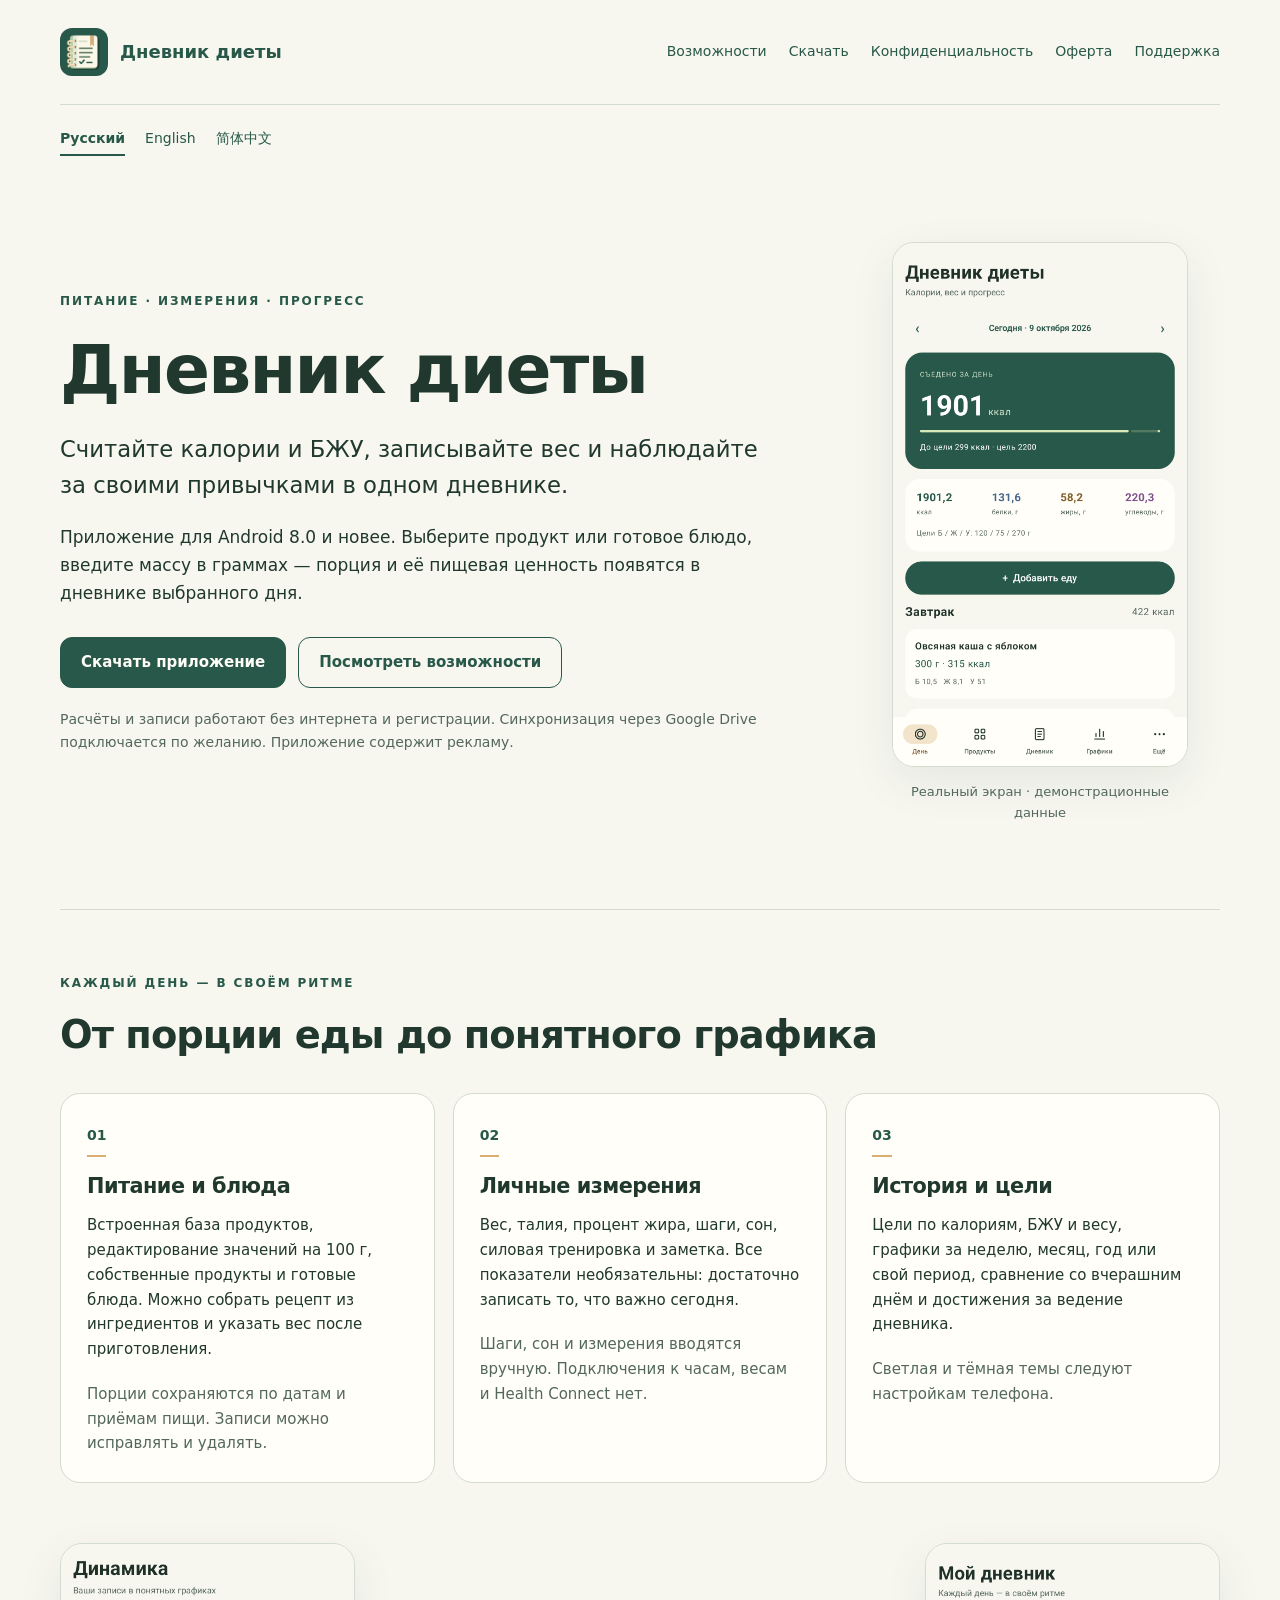
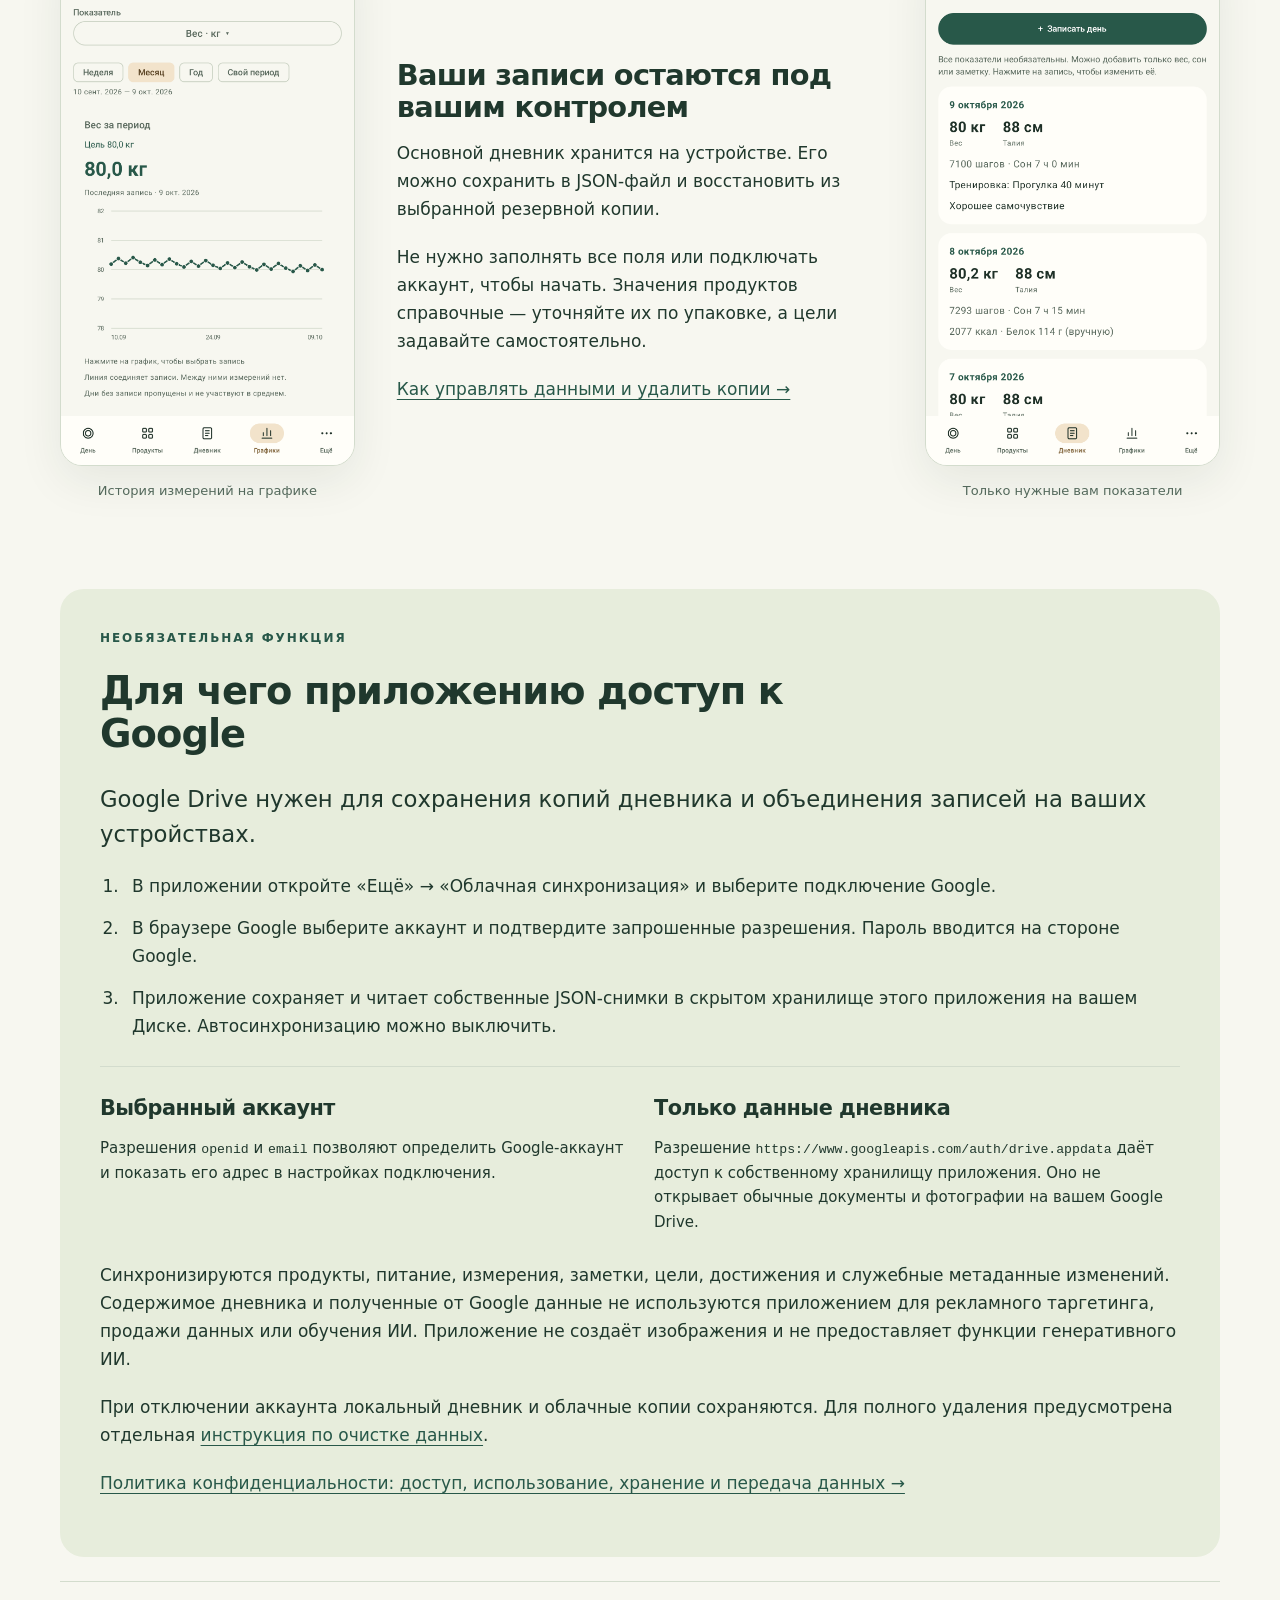
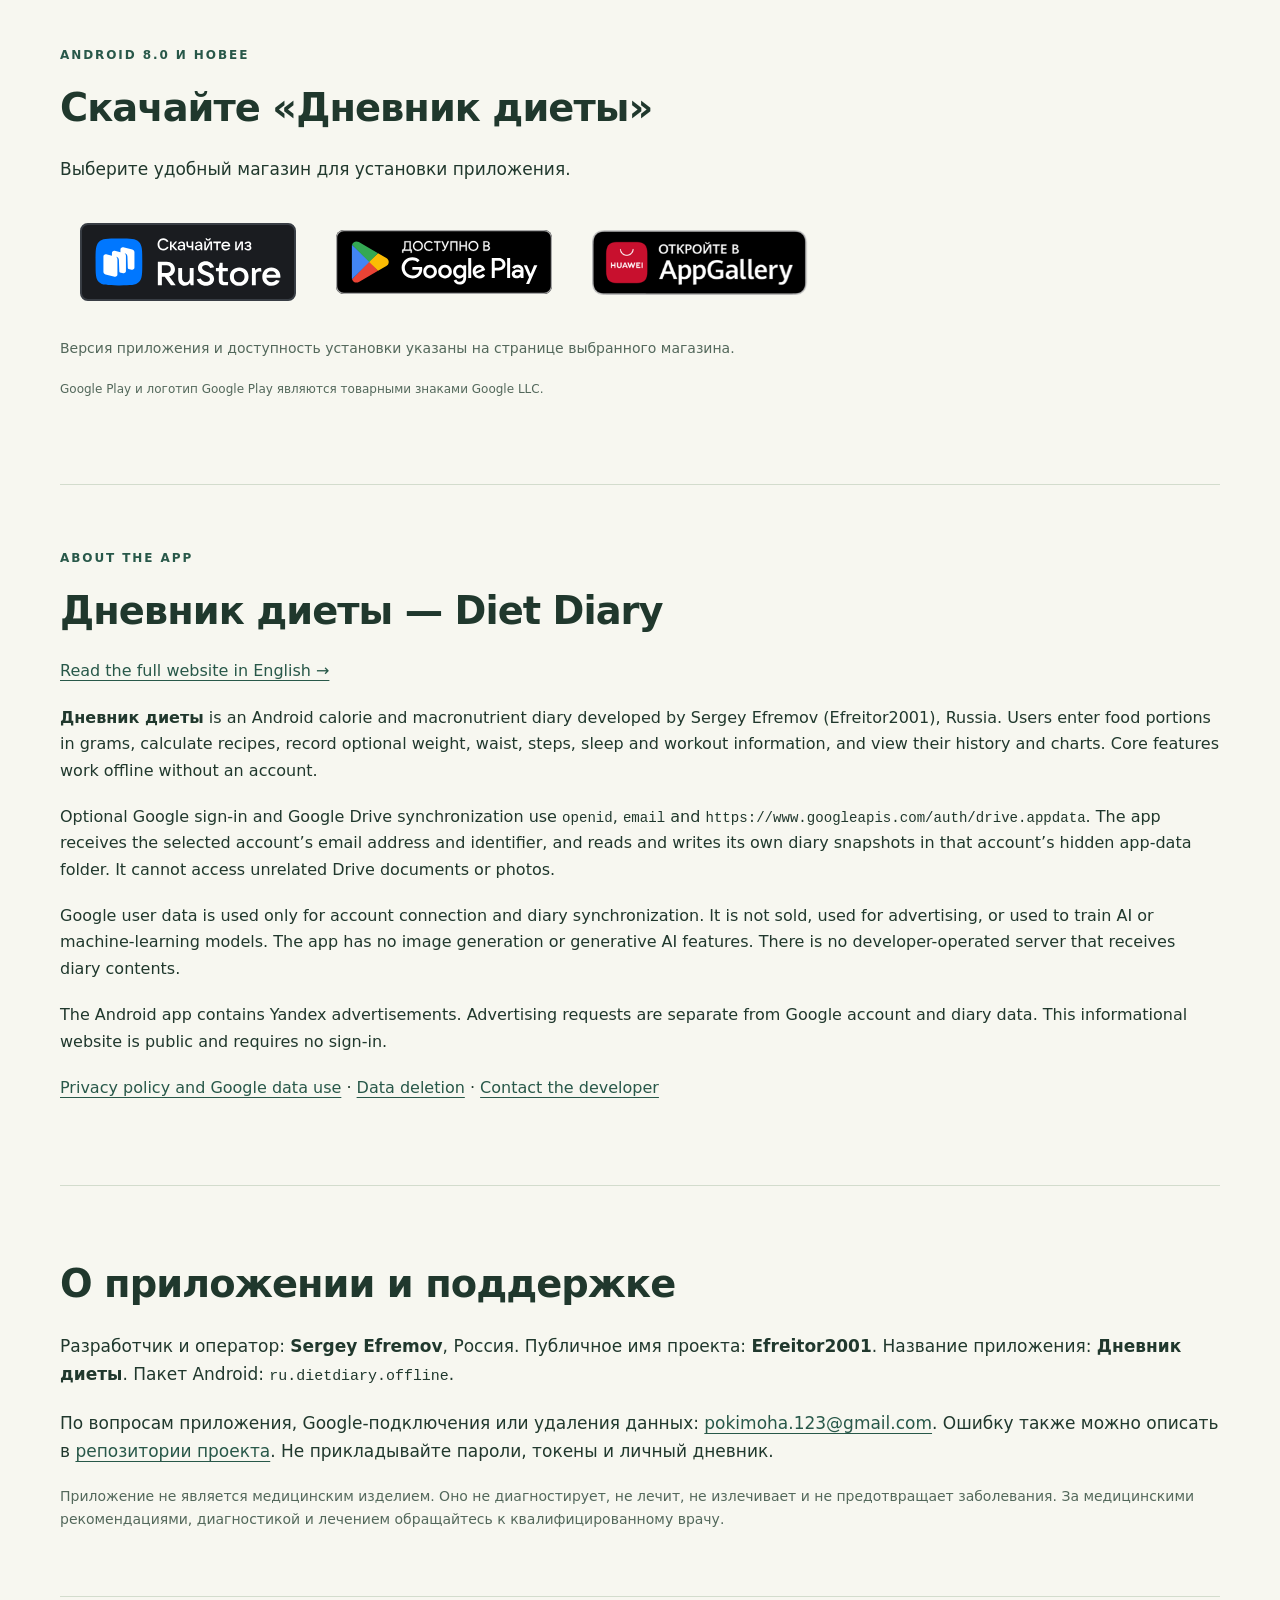
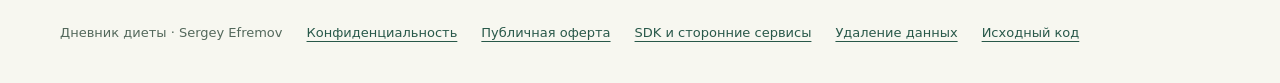
==== commit 8ff11d43: "Align store badge widths and use official Russian AppGallery artwork" ====
--- a/index.html
+++ b/index.html
@@ -12,7 +12,7 @@
 <link rel="alternate" hreflang="zh-Hans" href="https://diet.efreitor2001.ru/zh-CN/">
 <link rel="alternate" hreflang="x-default" href="https://diet.efreitor2001.ru/">
 <link rel="icon" type="image/png" href="assets/app-icon.png">
-<link rel="stylesheet" href="assets/site.css">
+<link rel="stylesheet" href="assets/site.css?v=0e50add8ccf5">
 </head>
 <body>
 <a class="skip" href="#main">Перейти к содержимому</a>
@@ -68,9 +68,9 @@
     <h2 id="download-title">Скачайте «Дневник диеты»</h2>
     <p>Выберите удобный магазин для установки приложения.</p>
     <div class="download-options">
-      <a class="store-badge" href="https://www.rustore.ru/catalog/app/ru.dietdiary.offline"><img src="assets/store-badges/rustore.svg" width="111" height="40" alt="Скачайте из RuStore" loading="lazy" decoding="async"></a>
-      <a class="store-badge" href="https://play.google.com/store/apps/details?id=ru.dietdiary.offline"><img src="assets/store-badges/google-play-ru.svg" width="239" height="71" alt="Скачать в Google Play" loading="lazy" decoding="async"></a>
-      <a class="store-badge" href="https://appgallery.huawei.com/app/C119289017"><img src="assets/store-badges/appgallery.png" width="3545" height="1064" alt="Скачать в AppGallery" loading="lazy" decoding="async"></a>
+      <a class="store-badge" href="https://www.rustore.ru/catalog/app/ru.dietdiary.offline"><img src="assets/store-badges/rustore.svg" width="216" height="78" alt="Скачайте из RuStore" loading="lazy" decoding="async"></a>
+      <a class="store-badge" href="https://play.google.com/store/apps/details?id=ru.dietdiary.offline"><img src="assets/store-badges/google-play-ru.svg" width="216" height="64" alt="Скачать в Google Play" loading="lazy" decoding="async"></a>
+      <a class="store-badge" href="https://appgallery.huawei.com/app/C119289017"><img src="assets/store-badges/appgallery-ru.png" width="216" height="65" alt="Откройте в AppGallery" loading="lazy" decoding="async"></a>
     </div>
     <p class="small">Версия приложения и доступность установки указаны на странице выбранного магазина.</p>
     <p class="small store-attribution">Google Play и логотип Google Play являются товарными знаками Google LLC.</p>
--- a/assets/site.css
+++ b/assets/site.css
@@ -7,6 +7,6 @@
 @media(prefers-reduced-motion:reduce){html{scroll-behavior:auto}}
 @media print{body{background:#fff;color:#111}.header nav,.actions,.hero-screen,.showcase figure,.skip{display:none}.hero,.cards,.showcase,.permissions{display:block}.wrap{width:100%}.section,.hero{padding-block:20px}.card,.cloud{background:transparent;break-inside:avoid}.footer{padding-bottom:0}a{color:inherit}}
 
-.language-switch{display:flex;flex-wrap:wrap;gap:8px 20px;padding-block:18px;font-size:14px}.language-switch a{padding:4px 0;text-decoration:none}.language-switch a[aria-current=page]{font-weight:750;border-bottom:2px solid var(--green)}.language-switch a:hover{text-decoration:underline}.download-options{display:flex;align-items:center;flex-wrap:wrap;gap:8px;margin:8px 0 16px}.store-badge{display:inline-flex;flex:0 0 auto;align-items:center;padding:16px;border-radius:8px;line-height:0;text-decoration:none}.store-badge img{width:auto;height:64px;max-width:none}.store-attribution{font-size:12px}.legal{max-width:940px;padding-block:38px 64px;overflow-wrap:break-word}.legal h1{font-size:clamp(2rem,4.5vw,3rem);line-height:1.2;max-width:none}.legal h2{font-size:1.5rem;line-height:1.35;letter-spacing:-.015em;margin-top:38px;margin-bottom:18px}.legal h3{font-size:1.15rem;line-height:1.4}.legal section{scroll-margin-top:24px}.legal li{margin-block:10px}.legal dt{font-weight:700;margin-top:18px}.legal dd{margin:6px 0 18px}.legal .meta,.meta{font-size:14px;color:var(--muted)}.toc{display:flex;flex-wrap:wrap;gap:10px 20px;padding:20px 0;margin-block:20px;border-block:1px solid var(--line);font-size:15px}.notice,.overview{border:1px solid var(--line);border-left:4px solid var(--green);border-radius:12px;background:var(--soft);padding:24px;margin-block:26px}.notice>:last-child,.overview>:last-child{margin-bottom:0}.legal .notice h2,.legal .notice h3,.legal .overview h2{margin-top:0}.table-wrap{max-width:100%;overflow-x:auto;margin-block:24px}.legal table{width:100%;border-collapse:collapse;font-size:15px;text-align:left}.legal th,.legal td{vertical-align:top;padding:15px;border:1px solid var(--line);min-width:140px}.legal th{background:var(--soft);font-weight:700}.sdk-card{border:1px solid var(--line);border-radius:18px;background:var(--surface);padding:24px;margin-block:22px}.legal .sdk-card h2,.legal .sdk-card h3{margin-top:0}.sdk-card>:last-child{margin-bottom:0}.legal a,.legal code{overflow-wrap:anywhere}.legal .button{margin:6px 8px 6px 0}html[lang=zh-CN] body{font-family:system-ui,-apple-system,"Segoe UI","Microsoft YaHei","PingFang SC","Noto Sans CJK SC",sans-serif}html[lang=zh-CN] h1,html[lang=zh-CN] h2,html[lang=zh-CN] h3{letter-spacing:0;line-height:1.4}html[lang=zh-CN] .eyebrow{letter-spacing:.12em}
-@media(max-width:640px){.language-switch{padding-block:14px;gap:8px 22px}.legal{padding-top:20px}.legal h2{font-size:1.35rem}.notice,.overview,.sdk-card{padding:20px}.legal th,.legal td{padding:12px}.download-options{justify-content:center;gap:8px}.toc{gap:12px 18px}}
+.language-switch{display:flex;flex-wrap:wrap;gap:8px 20px;padding-block:18px;font-size:14px}.language-switch a{padding:4px 0;text-decoration:none}.language-switch a[aria-current=page]{font-weight:750;border-bottom:2px solid var(--green)}.language-switch a:hover{text-decoration:underline}.download-options{display:flex;align-items:center;flex-wrap:wrap;gap:0;margin:8px 0 16px}.store-badge{display:inline-flex;flex:0 0 auto;align-items:center;max-width:100%;padding:20px;border-radius:8px;line-height:0;text-decoration:none}.store-badge img{width:216px;height:auto;max-width:100%}.store-attribution{font-size:12px}.legal{max-width:940px;padding-block:38px 64px;overflow-wrap:break-word}.legal h1{font-size:clamp(2rem,4.5vw,3rem);line-height:1.2;max-width:none}.legal h2{font-size:1.5rem;line-height:1.35;letter-spacing:-.015em;margin-top:38px;margin-bottom:18px}.legal h3{font-size:1.15rem;line-height:1.4}.legal section{scroll-margin-top:24px}.legal li{margin-block:10px}.legal dt{font-weight:700;margin-top:18px}.legal dd{margin:6px 0 18px}.legal .meta,.meta{font-size:14px;color:var(--muted)}.toc{display:flex;flex-wrap:wrap;gap:10px 20px;padding:20px 0;margin-block:20px;border-block:1px solid var(--line);font-size:15px}.notice,.overview{border:1px solid var(--line);border-left:4px solid var(--green);border-radius:12px;background:var(--soft);padding:24px;margin-block:26px}.notice>:last-child,.overview>:last-child{margin-bottom:0}.legal .notice h2,.legal .notice h3,.legal .overview h2{margin-top:0}.table-wrap{max-width:100%;overflow-x:auto;margin-block:24px}.legal table{width:100%;border-collapse:collapse;font-size:15px;text-align:left}.legal th,.legal td{vertical-align:top;padding:15px;border:1px solid var(--line);min-width:140px}.legal th{background:var(--soft);font-weight:700}.sdk-card{border:1px solid var(--line);border-radius:18px;background:var(--surface);padding:24px;margin-block:22px}.legal .sdk-card h2,.legal .sdk-card h3{margin-top:0}.sdk-card>:last-child{margin-bottom:0}.legal a,.legal code{overflow-wrap:anywhere}.legal .button{margin:6px 8px 6px 0}html[lang=zh-CN] body{font-family:system-ui,-apple-system,"Segoe UI","Microsoft YaHei","PingFang SC","Noto Sans CJK SC",sans-serif}html[lang=zh-CN] h1,html[lang=zh-CN] h2,html[lang=zh-CN] h3{letter-spacing:0;line-height:1.4}html[lang=zh-CN] .eyebrow{letter-spacing:.12em}
+@media(max-width:640px){.language-switch{padding-block:14px;gap:8px 22px}.legal{padding-top:20px}.legal h2{font-size:1.35rem}.notice,.overview,.sdk-card{padding:20px}.legal th,.legal td{padding:12px}.download-options{justify-content:center;gap:0}.toc{gap:12px 18px}}
 @media print{.language-switch,.download-options{display:none}.legal{max-width:none;padding:0}.notice,.overview,.sdk-card{background:transparent;box-shadow:none}.table-wrap{overflow:visible}}
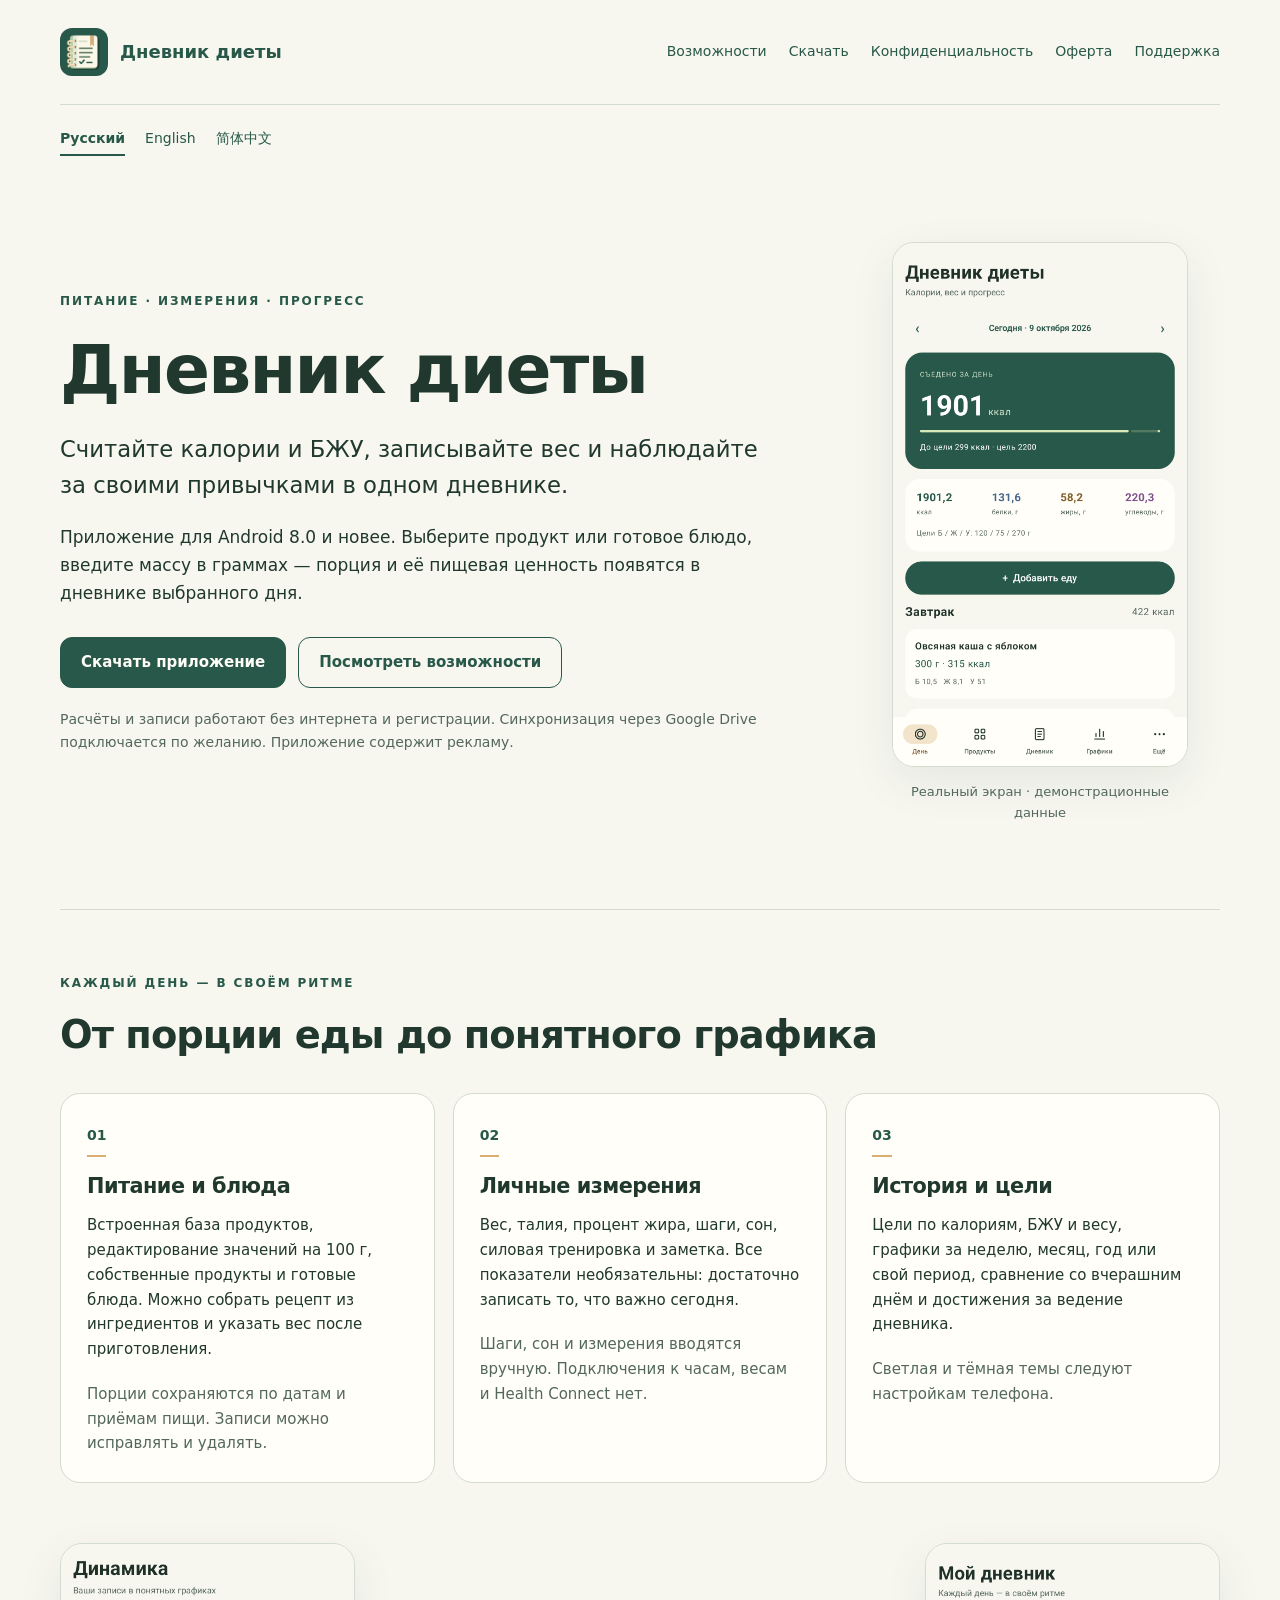
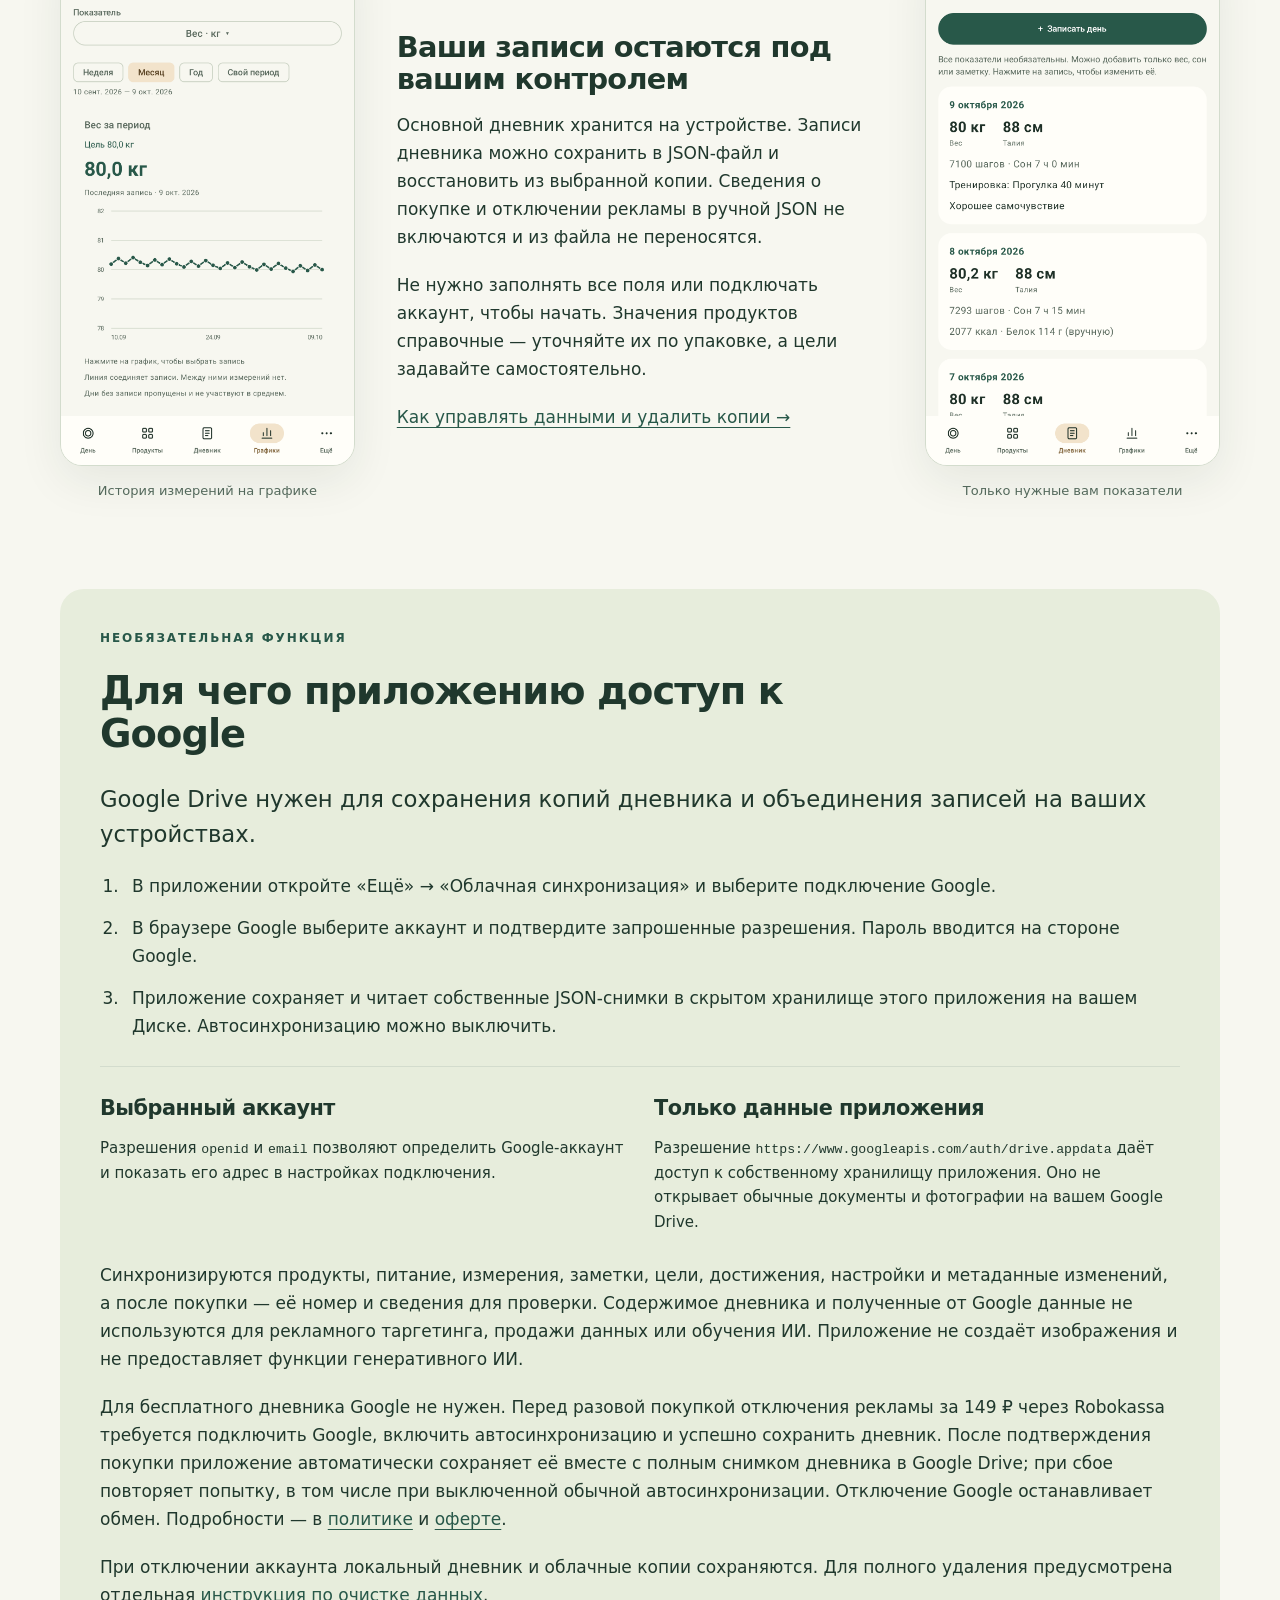
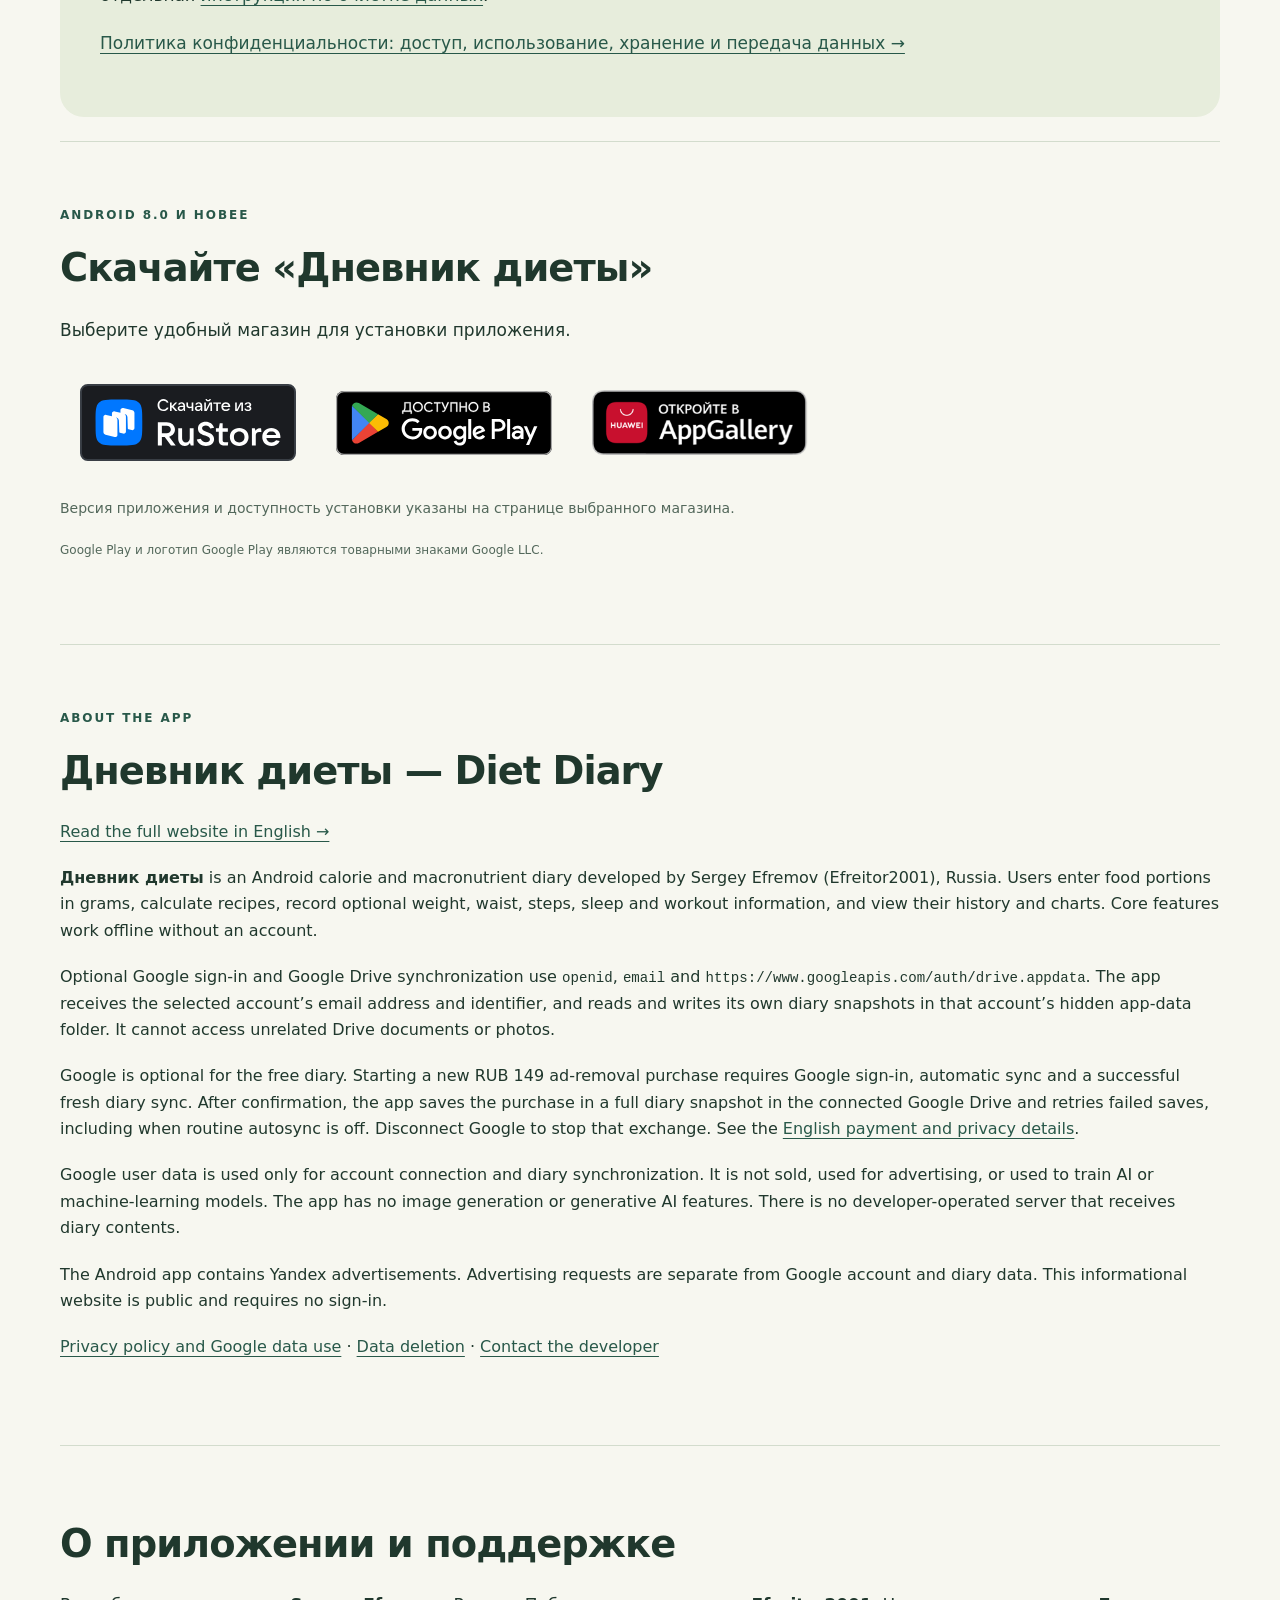
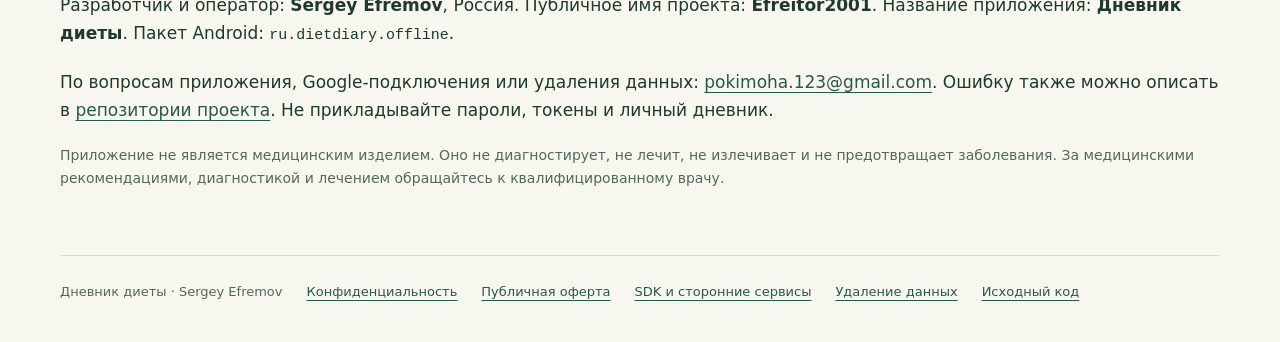
==== commit 5d00a195: "Update live payments terms and diary backup privacy" ====
--- a/index.html
+++ b/index.html
@@ -44,7 +44,7 @@
     </div>
     <div class="showcase">
       <figure><img src="assets/weight-chart.png" width="1080" height="1920" loading="lazy" alt="График веса за месяц с историей измерений"><figcaption>История измерений на графике</figcaption></figure>
-      <div><h3>Ваши записи остаются под вашим контролем</h3><p>Основной дневник хранится на устройстве. Его можно сохранить в JSON-файл и восстановить из выбранной резервной копии.</p><p>Не нужно заполнять все поля или подключать аккаунт, чтобы начать. Значения продуктов справочные — уточняйте их по упаковке, а цели задавайте самостоятельно.</p><a href="privacy/data-deletion.html">Как управлять данными и удалить копии →</a></div>
+      <div><h3>Ваши записи остаются под вашим контролем</h3><p>Основной дневник хранится на устройстве. Записи дневника можно сохранить в JSON-файл и восстановить из выбранной копии. Сведения о покупке и отключении рекламы в ручной JSON не включаются и из файла не переносятся.</p><p>Не нужно заполнять все поля или подключать аккаунт, чтобы начать. Значения продуктов справочные — уточняйте их по упаковке, а цели задавайте самостоятельно.</p><a href="privacy/data-deletion.html">Как управлять данными и удалить копии →</a></div>
       <figure><img src="assets/measurements.png" width="1080" height="1920" loading="lazy" alt="Дневник веса, сна, шагов и других необязательных показателей"><figcaption>Только нужные вам показатели</figcaption></figure>
     </div>
   </section>
@@ -56,9 +56,10 @@
     <ol class="steps"><li>В приложении откройте «Ещё» → «Облачная синхронизация» и выберите подключение Google.</li><li>В браузере Google выберите аккаунт и подтвердите запрошенные разрешения. Пароль вводится на стороне Google.</li><li>Приложение сохраняет и читает собственные JSON-снимки в скрытом хранилище этого приложения на вашем Диске. Автосинхронизацию можно выключить.</li></ol>
     <div class="permissions">
       <article><h3>Выбранный аккаунт</h3><p>Разрешения <code>openid</code> и <code>email</code> позволяют определить Google-аккаунт и показать его адрес в настройках подключения.</p></article>
-      <article><h3>Только данные дневника</h3><p>Разрешение <code>https://www.googleapis.com/auth/drive.appdata</code> даёт доступ к собственному хранилищу приложения. Оно не открывает обычные документы и фотографии на вашем Google Drive.</p></article>
+      <article><h3>Только данные приложения</h3><p>Разрешение <code>https://www.googleapis.com/auth/drive.appdata</code> даёт доступ к собственному хранилищу приложения. Оно не открывает обычные документы и фотографии на вашем Google Drive.</p></article>
     </div>
-    <p>Синхронизируются продукты, питание, измерения, заметки, цели, достижения и служебные метаданные изменений. Содержимое дневника и полученные от Google данные не используются приложением для рекламного таргетинга, продажи данных или обучения ИИ. Приложение не создаёт изображения и не предоставляет функции генеративного ИИ.</p>
+    <p>Синхронизируются продукты, питание, измерения, заметки, цели, достижения, настройки и метаданные изменений, а после покупки — её номер и сведения для проверки. Содержимое дневника и полученные от Google данные не используются для рекламного таргетинга, продажи данных или обучения ИИ. Приложение не создаёт изображения и не предоставляет функции генеративного ИИ.</p>
+<p>Для бесплатного дневника Google не нужен. Перед разовой покупкой отключения рекламы за 149 ₽ через Robokassa требуется подключить Google, включить автосинхронизацию и успешно сохранить дневник. После подтверждения покупки приложение автоматически сохраняет её вместе с полным снимком дневника в Google Drive; при сбое повторяет попытку, в том числе при выключенной обычной автосинхронизации. Отключение Google останавливает обмен. Подробности — в <a href="privacy/#payments">политике</a> и <a href="offer/">оферте</a>.</p>
     <p>При отключении аккаунта локальный дневник и облачные копии сохраняются. Для полного удаления предусмотрена отдельная <a href="privacy/data-deletion.html">инструкция по очистке данных</a>.</p>
     <p><a href="privacy/">Политика конфиденциальности: доступ, использование, хранение и передача данных →</a></p>
   </section>
@@ -82,6 +83,7 @@
     <p><a href="en/" hreflang="en">Read the full website in English →</a></p>
     <p><strong>Дневник диеты</strong> is an Android calorie and macronutrient diary developed by Sergey Efremov (Efreitor2001), Russia. Users enter food portions in grams, calculate recipes, record optional weight, waist, steps, sleep and workout information, and view their history and charts. Core features work offline without an account.</p>
     <p>Optional Google sign-in and Google Drive synchronization use <code>openid</code>, <code>email</code> and <code>https://www.googleapis.com/auth/drive.appdata</code>. The app receives the selected account’s email address and identifier, and reads and writes its own diary snapshots in that account’s hidden app-data folder. It cannot access unrelated Drive documents or photos.</p>
+<p>Google is optional for the free diary. Starting a new RUB 149 ad-removal purchase requires Google sign-in, automatic sync and a successful fresh diary sync. After confirmation, the app saves the purchase in a full diary snapshot in the connected Google Drive and retries failed saves, including when routine autosync is off. Disconnect Google to stop that exchange. See the <a href="en/privacy/#payments">English payment and privacy details</a>.</p>
     <p>Google user data is used only for account connection and diary synchronization. It is not sold, used for advertising, or used to train AI or machine-learning models. The app has no image generation or generative AI features. There is no developer-operated server that receives diary contents.</p>
     <p>The Android app contains Yandex advertisements. Advertising requests are separate from Google account and diary data. This informational website is public and requires no sign-in.</p>
     <p><a href="en/privacy/index.html">Privacy policy and Google data use</a> · <a href="en/privacy/data-deletion.html">Data deletion</a> · <a href="mailto:pokimoha.123@gmail.com">Contact the developer</a></p>
